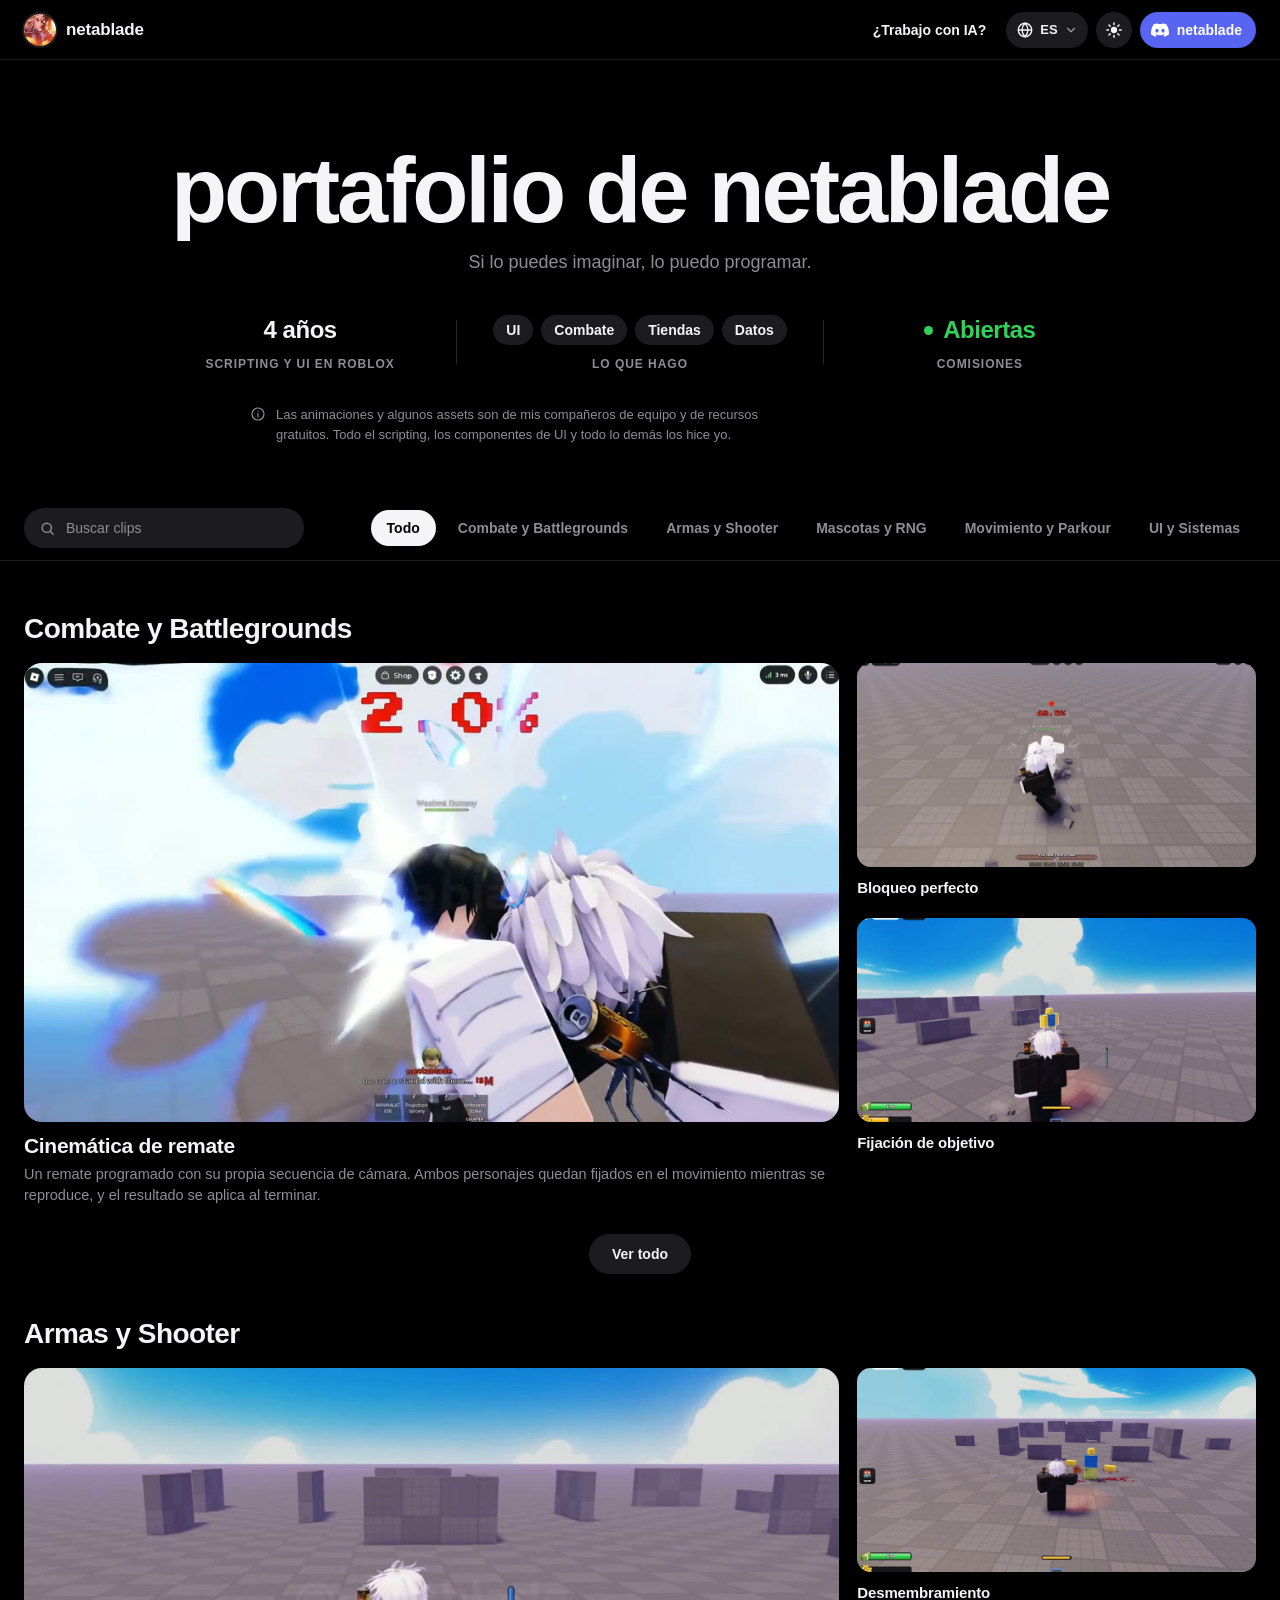
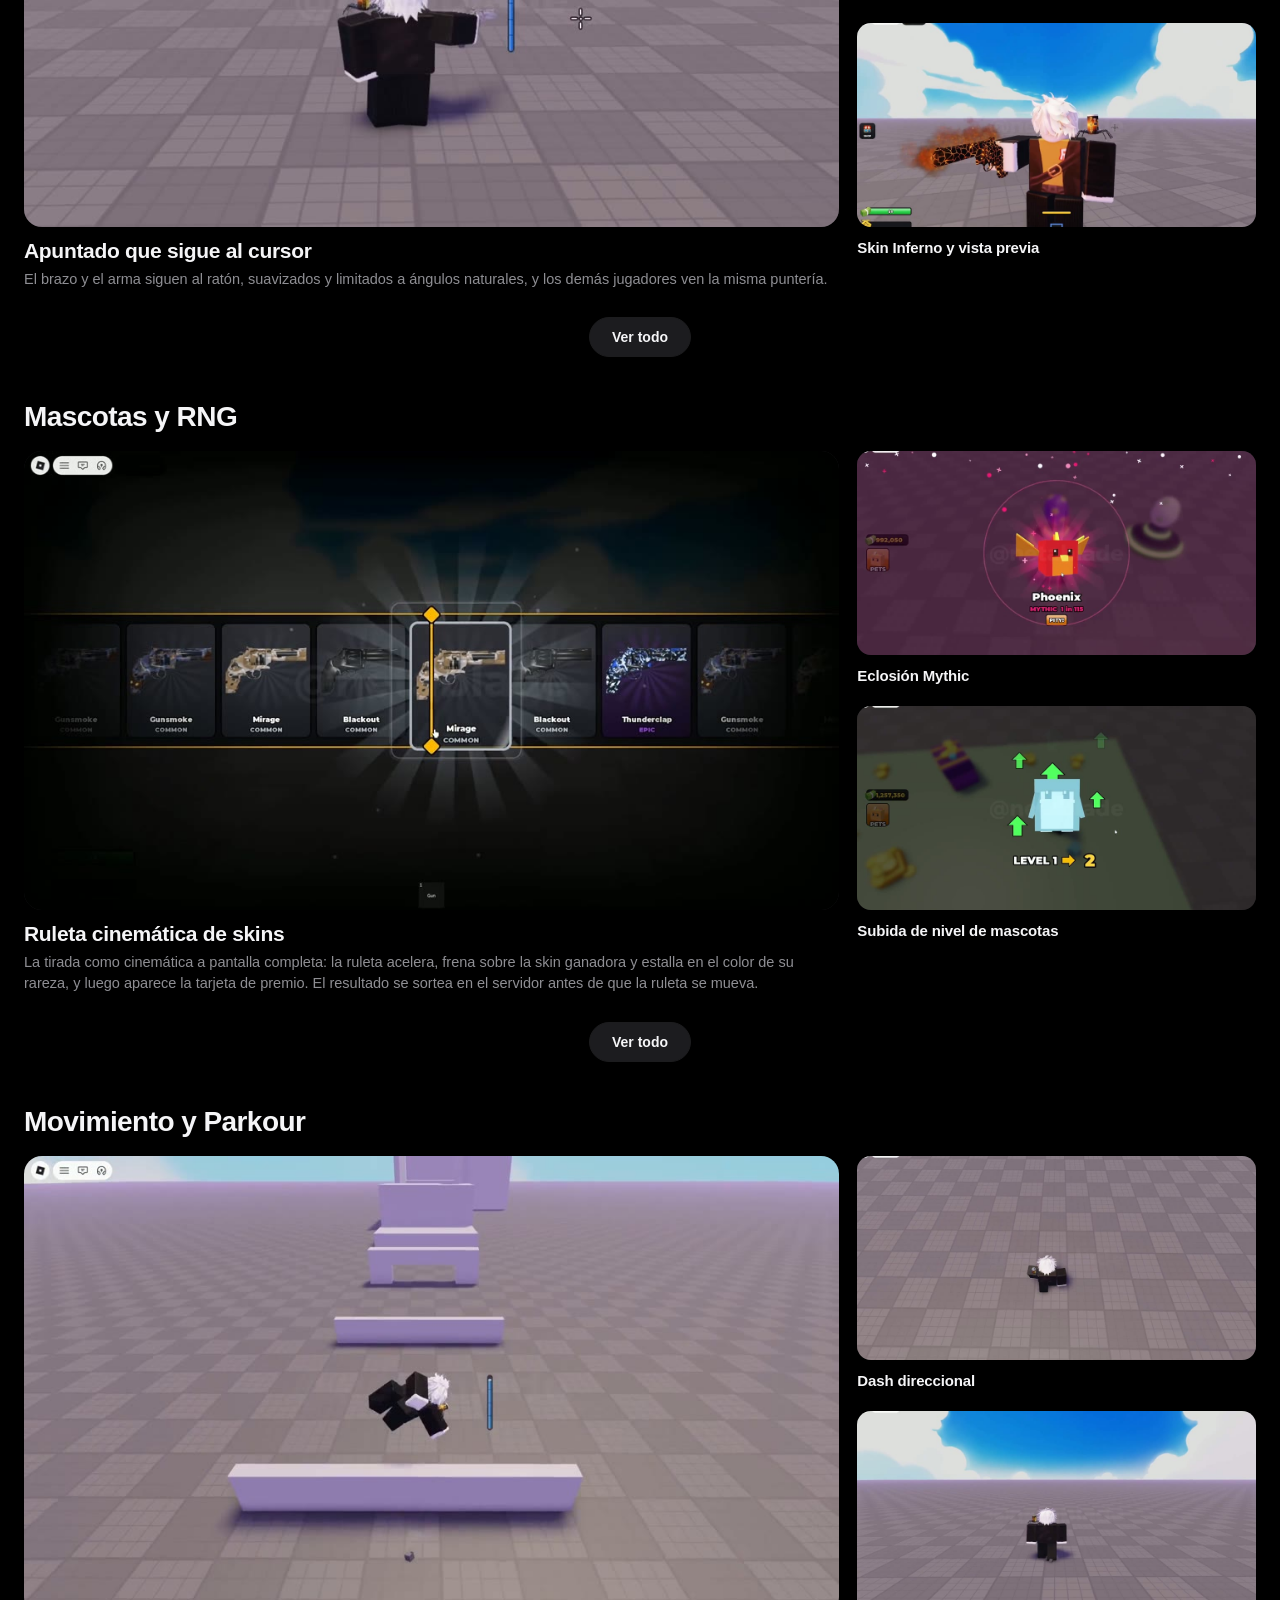
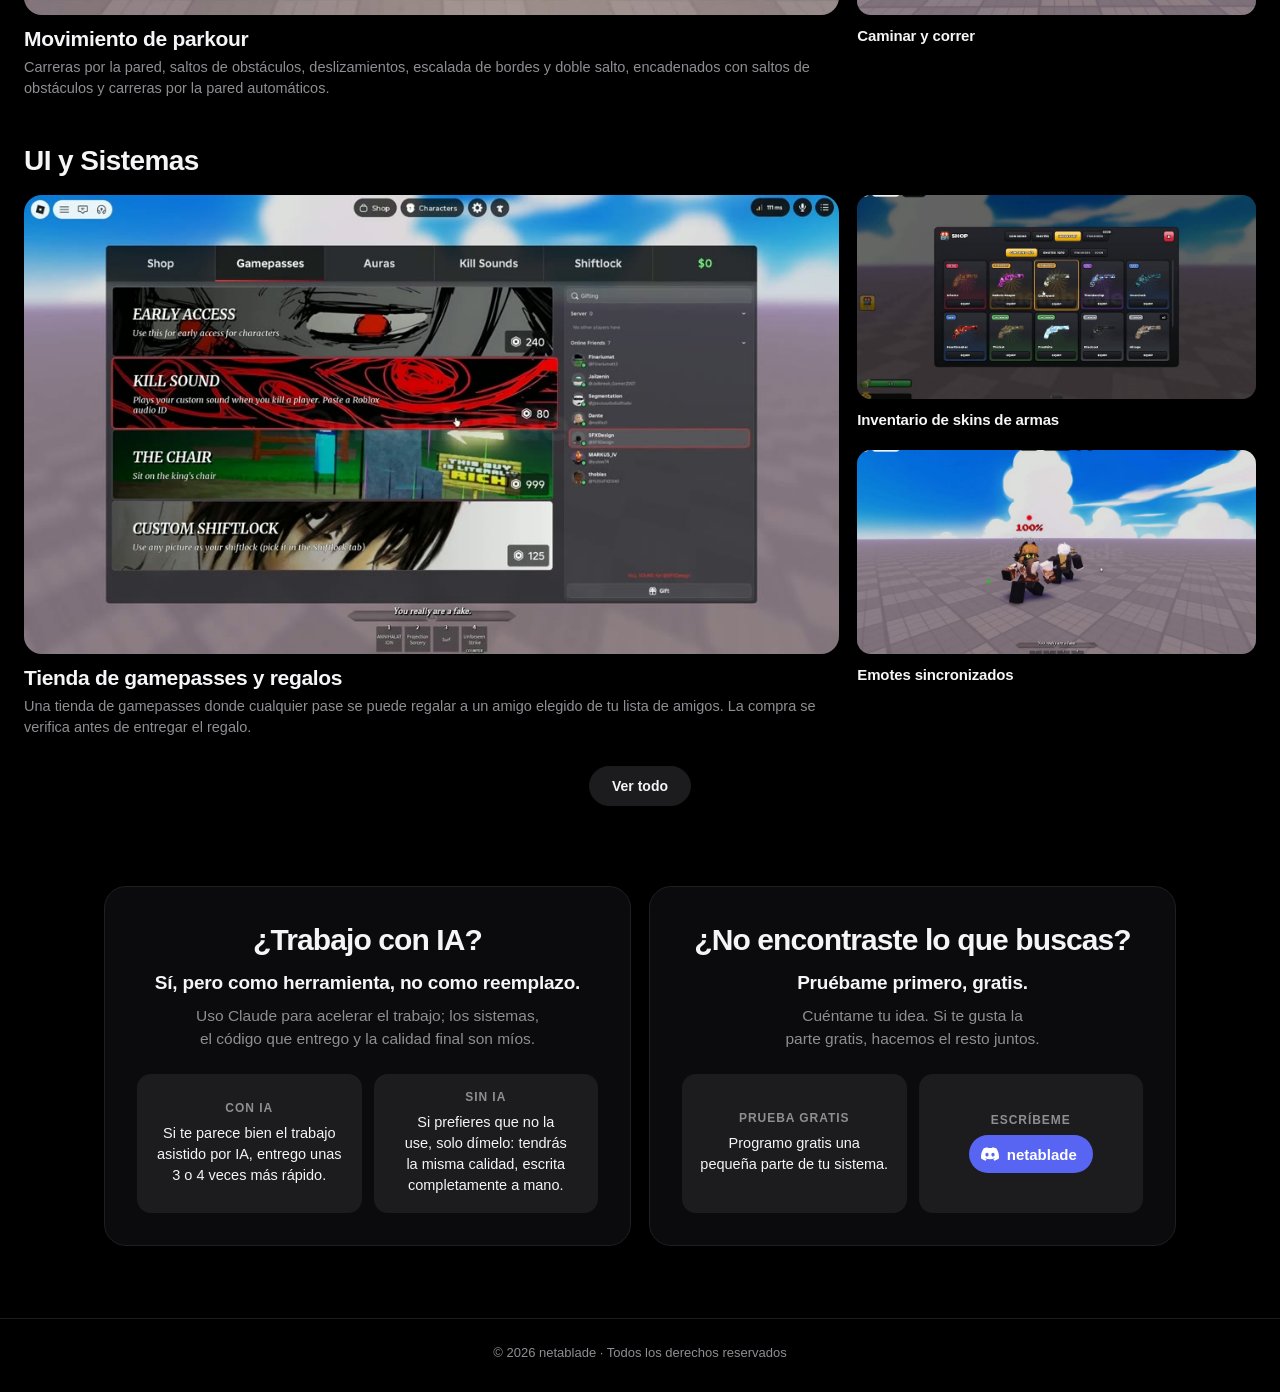
==== es/index.html @ b5a8b9a2 "Panel-free hero with three facts, AI + free trial cards side by side, featured rows line up exactly," ====
<!doctype html>
<html lang="es" data-theme="dark" data-root="../">
<head>
	<meta charset="utf-8">
	<meta name="viewport" content="width=device-width, initial-scale=1">
	<title>portafolio de netablade</title>
	<meta name="description" content="Scripting y UI en Roblox · 4 años de experiencia. UI, combate, tiendas y sistemas de datos.">
	<meta name="theme-color" content="#000000">
	<script>
		// (the theme is set before anything draws: dark unless the visitor picked light)
		try { if (localStorage.getItem("theme") === "light") document.documentElement.dataset.theme = "light"; } catch (e) {}
	</script>
	<link rel="icon" href="../favicon.ico" sizes="any">
	<link rel="icon" type="image/png" sizes="32x32" href="../img/icon-32.png">
	<link rel="icon" type="image/png" sizes="192x192" href="../img/icon-192.png">
	<link rel="apple-touch-icon" href="../img/apple-touch-icon.png">
	<link rel="alternate" hreflang="en" href="https://netablade.github.io/">
	<link rel="alternate" hreflang="tr" href="https://netablade.github.io/tr/">
	<link rel="alternate" hreflang="es" href="https://netablade.github.io/es/">
	<link rel="alternate" hreflang="pt" href="https://netablade.github.io/pt/">
	<link rel="alternate" hreflang="x-default" href="https://netablade.github.io/">
	<!-- the card a shared link shows (Discord, Twitter...): the reel as a GIF, so Discord plays it by itself, looping
	     (a video there would wait for a click). Made by ai-video/reel/make_reel.sh; keep it under 8 MB. -->
	<meta property="og:type" content="website">
	<meta property="og:site_name" content="netablade">
	<meta property="og:title" content="portafolio de netablade">
	<meta property="og:description" content="Scripting y UI en Roblox · 4 años de experiencia. UI, combate, tiendas y sistemas de datos. Comisiones abiertas.">
	<meta property="og:url" content="https://netablade.github.io/es/">
	<meta property="og:image" content="https://netablade.github.io/img/reel.gif">
	<meta property="og:image:type" content="image/gif">
	<meta property="og:image:width" content="500">
	<meta property="og:image:height" content="281">
	<meta name="twitter:card" content="summary_large_image">
	<meta name="twitter:image" content="https://netablade.github.io/img/reel.gif">
	<link rel="stylesheet" href="../style.css">
</head>
<body>
	<header class="topbar">
		<div class="inner">
			<a class="brand notranslate" href="#"><img class="avatar" src="../img/avatar.webp" alt="" width="32" height="32">netablade</a>
			<nav class="tools">
				<a class="nav-link" href="#ai">¿Trabajo con IA?</a>
				<div class="lang">
					<button class="icon-button lang-button" aria-label="Idioma" aria-haspopup="true"><svg viewBox="0 0 24 24" aria-hidden="true" fill="none" stroke="currentColor" stroke-width="1.8"><circle cx="12" cy="12" r="9"/><path d="M3 12h18M12 3c2.6 2.7 3.9 5.7 3.9 9s-1.3 6.3-3.9 9c-2.6-2.7-3.9-5.7-3.9-9S9.4 5.7 12 3z"/></svg><span class="lang-code notranslate">ES</span><svg class="chevron" viewBox="0 0 24 24" aria-hidden="true" fill="none" stroke="currentColor" stroke-width="2" stroke-linecap="round" stroke-linejoin="round"><path d="M6 9l6 6 6-6"/></svg></button>
					<ul class="lang-menu" role="menu"><li><button data-lang="en"><span class="notranslate">English</span></button></li><li><button data-lang="es" data-page="es/" class="current"><span class="notranslate">Español</span></button></li><li><button data-lang="pt" data-page="pt/"><span class="notranslate">Português</span></button></li><li><button data-lang="fr"><span class="notranslate">Français</span></button></li><li><button data-lang="de"><span class="notranslate">Deutsch</span></button></li><li><button data-lang="it"><span class="notranslate">Italiano</span></button></li><li><button data-lang="ru"><span class="notranslate">Русский</span></button></li><li><button data-lang="tr" data-page="tr/"><span class="notranslate">Türkçe</span></button></li><li><button data-lang="ar"><span class="notranslate">العربية</span></button></li><li><button data-lang="hi"><span class="notranslate">हिन्दी</span></button></li><li><button data-lang="id"><span class="notranslate">Bahasa Indonesia</span></button></li><li><button data-lang="ja"><span class="notranslate">日本語</span></button></li><li><button data-lang="ko"><span class="notranslate">한국어</span></button></li><li><button data-lang="zh-CN"><span class="notranslate">简体中文</span></button></li><li><button data-lang="zh-TW"><span class="notranslate">繁體中文</span></button></li><li><button data-lang="vi"><span class="notranslate">Tiếng Việt</span></button></li><li><button data-lang="th"><span class="notranslate">ไทย</span></button></li><li><button data-lang="pl"><span class="notranslate">Polski</span></button></li><li><button data-lang="nl"><span class="notranslate">Nederlands</span></button></li><li><button data-lang="uk"><span class="notranslate">Українська</span></button></li><li><button data-lang="tl"><span class="notranslate">Filipino</span></button></li><li><button data-lang="ms"><span class="notranslate">Bahasa Melayu</span></button></li><li><button data-lang="sv"><span class="notranslate">Svenska</span></button></li><li><button data-lang="ro"><span class="notranslate">Română</span></button></li><li><button data-lang="cs"><span class="notranslate">Čeština</span></button></li></ul>
				</div>
				<button class="icon-button theme-button" aria-label="Claro u oscuro"><svg class="sun" viewBox="0 0 24 24" aria-hidden="true"><circle cx="12" cy="12" r="4.2" fill="currentColor"/><g stroke="currentColor" stroke-width="2" stroke-linecap="round"><path d="M12 2.5v2.2M12 19.3v2.2M2.5 12h2.2M19.3 12h2.2M5.3 5.3l1.6 1.6M17.1 17.1l1.6 1.6M5.3 18.7l1.6-1.6M17.1 6.9l1.6-1.6"/></g></svg><svg class="moon" viewBox="0 0 24 24" aria-hidden="true"><path fill="currentColor" d="M20.4 14.6A8.6 8.6 0 0 1 9.4 3.6a.6.6 0 0 0-.8-.7A9.6 9.6 0 1 0 21.1 15.4a.6.6 0 0 0-.7-.8z"/></svg></button>
				<button class="discord small" data-copy="netablade" data-done="¡Copiado!" title="Copiar mi nombre de Discord"><svg viewBox="0 0 24 24" aria-hidden="true"><path fill="currentColor" d="M20.317 4.37a19.79 19.79 0 0 0-4.885-1.515.074.074 0 0 0-.079.037c-.211.375-.445.865-.608 1.25a18.27 18.27 0 0 0-5.487 0 12.64 12.64 0 0 0-.618-1.25.077.077 0 0 0-.079-.037A19.74 19.74 0 0 0 3.677 4.37a.07.07 0 0 0-.032.027C.533 9.046-.32 13.58.099 18.058a.082.082 0 0 0 .031.056 19.9 19.9 0 0 0 5.993 3.03.078.078 0 0 0 .084-.028c.462-.63.874-1.295 1.226-1.994a.076.076 0 0 0-.041-.106 13.1 13.1 0 0 1-1.872-.892.077.077 0 0 1-.008-.128c.126-.094.252-.192.372-.291a.074.074 0 0 1 .078-.01c3.928 1.793 8.18 1.793 12.062 0a.074.074 0 0 1 .078.009c.12.1.246.198.373.292a.077.077 0 0 1-.006.127 12.3 12.3 0 0 1-1.873.892.077.077 0 0 0-.041.107c.36.698.772 1.362 1.225 1.993a.076.076 0 0 0 .084.028 19.84 19.84 0 0 0 6.002-3.03.077.077 0 0 0 .032-.054c.5-5.177-.838-9.674-3.549-13.66a.061.061 0 0 0-.031-.03zM8.02 15.331c-1.183 0-2.157-1.085-2.157-2.419 0-1.333.956-2.419 2.157-2.419 1.21 0 2.176 1.096 2.157 2.42 0 1.333-.956 2.418-2.157 2.418zm7.975 0c-1.183 0-2.157-1.085-2.157-2.419 0-1.333.955-2.419 2.157-2.419 1.21 0 2.176 1.096 2.157 2.42 0 1.333-.946 2.418-2.157 2.418z"/></svg><span class="name notranslate">netablade</span></button>
			</nav>
		</div>
	</header>

	<div class="hero">
		<h1 class="reveal">portafolio de netablade</h1>
		<p class="tagline reveal">Si lo puedes imaginar, lo puedo programar.</p>
		<div class="facts reveal">
			<div class="fact"><span class="value">4 años</span><span class="label">Scripting y UI en Roblox</span></div>
			<span class="rule" aria-hidden="true"></span>
			<div class="fact chips"><span class="value"><span class="chip">UI</span><span class="chip">Combate</span><span class="chip">Tiendas</span><span class="chip">Datos</span></span><span class="label">Lo que hago</span></div>
			<span class="rule" aria-hidden="true"></span>
			<div class="fact"><span class="value open"><span class="dot"></span>Abiertas</span><span class="label">Comisiones</span></div>
		</div>
		<p class="profile-note reveal"><svg viewBox="0 0 24 24" aria-hidden="true" fill="none" stroke="currentColor" stroke-width="1.8" stroke-linecap="round"><circle cx="12" cy="12" r="9"/><path d="M12 11v5.5M12 7.6v.1"/></svg><span>Las animaciones y algunos assets son de mis compañeros de equipo y de recursos gratuitos. Todo el scripting, los componentes de UI y todo lo demás los hice yo.</span></p>
	</div>

	<div class="filters" id="work">
		<div class="inner">
			<label class="search"><svg viewBox="0 0 24 24" aria-hidden="true" fill="none" stroke="currentColor" stroke-width="2" stroke-linecap="round"><circle cx="11" cy="11" r="6.5"/><path d="M20 20l-4.2-4.2"/></svg><input type="search" placeholder="Buscar clips" aria-label="Buscar clips" autocomplete="off"></label>
			<div class="pills">
				<span class="glider" aria-hidden="true"></span>
					<button class="pill active" data-filter="all">Todo</button>
					<button class="pill" data-filter="combat">Combate y Battlegrounds</button>
					<button class="pill" data-filter="guns">Armas y Shooter</button>
					<button class="pill" data-filter="pets">Mascotas y RNG</button>
					<button class="pill" data-filter="movement">Movimiento y Parkour</button>
					<button class="pill" data-filter="ui">UI y Sistemas</button>
			</div>
		</div>
	</div>

	<main>
		<section id="combat" data-category="combat">
			<h2>Combate y Battlegrounds</h2>
			<div class="feature collapsed">
				<article class="clip big" id="finisher-cutscene" data-video="../videos/combat-and-battlegrounds/finisher-cutscene.mp4" data-search="cinematica de remate un remate programado con su propia secuencia de camara. ambos personajes quedan fijados en el movimiento mientras se reproduce, y el resultado se aplica al terminar. combate y battlegrounds finisher cutscene a scripted finisher with its own camera sequence. both characters are locked into the move while it plays, then the result is applied once it ends. combat &amp; battlegrounds">
					<div class="frame">
						<div class="media"><video muted loop playsinline disablepictureinpicture preload="none" poster="../videos/combat-and-battlegrounds/finisher-cutscene.jpg" data-src="../videos/combat-and-battlegrounds/finisher-cutscene-md.mp4"></video></div>
						<div class="about"><p>Un remate programado con su propia secuencia de cámara. Ambos personajes quedan fijados en el movimiento mientras se reproduce, y el resultado se aplica al terminar.</p></div>
					</div>
					<div class="text"><h3 class="title">Cinemática de remate</h3><p class="desc">Un remate programado con su propia secuencia de cámara. Ambos personajes quedan fijados en el movimiento mientras se reproduce, y el resultado se aplica al terminar.</p></div>
				</article>
				<article class="clip small" id="perfect-block" data-video="../videos/combat-and-battlegrounds/perfect-block.mp4" data-search="bloqueo perfecto bloquear justo antes de que llegue el golpe da un bloqueo perfecto: el atacante queda aturdido y el defensor obtiene una apertura libre. combate y battlegrounds perfect block blocking right before a hit lands gives a perfect block: the attacker is stunned and the defender gets a free opening. combat &amp; battlegrounds">
					<div class="frame">
						<div class="media"><video muted loop playsinline disablepictureinpicture preload="none" poster="../videos/combat-and-battlegrounds/perfect-block.jpg" data-src="../videos/combat-and-battlegrounds/perfect-block-md.mp4"></video></div>
						<div class="about"><p>Bloquear justo antes de que llegue el golpe da un bloqueo perfecto: el atacante queda aturdido y el defensor obtiene una apertura libre.</p></div>
					</div>
					<div class="text"><h3 class="title">Bloqueo perfecto</h3><p class="desc">Bloquear justo antes de que llegue el golpe da un bloqueo perfecto: el atacante queda aturdido y el defensor obtiene una apertura libre.</p></div>
				</article>
				<article class="clip small" id="lock-on-targeting" data-video="../videos/combat-and-battlegrounds/lock-on-system.mp4" data-search="fijacion de objetivo se fija en el objetivo mas cercano al centro de la pantalla. camara sobre el hombro en su propio paso de render, el personaje mira al objetivo solo, un resaltado visible a traves de las paredes lo marca, y se suelta al morir o al alejarse. combate y battlegrounds lock-on targeting locks onto the target closest to screen center. over-the-shoulder camera on its own render step, the character auto-faces the target, a see-through highlight marks it, and it releases on death or distance. combat &amp; battlegrounds">
					<div class="frame">
						<div class="media"><video muted loop playsinline disablepictureinpicture preload="none" poster="../videos/combat-and-battlegrounds/lock-on-system.jpg" data-src="../videos/combat-and-battlegrounds/lock-on-system-md.mp4"></video></div>
						<div class="about"><p>Se fija en el objetivo más cercano al centro de la pantalla. Cámara sobre el hombro en su propio paso de render, el personaje mira al objetivo solo, un resaltado visible a través de las paredes lo marca, y se suelta al morir o al alejarse.</p></div>
					</div>
					<div class="text"><h3 class="title">Fijación de objetivo</h3><p class="desc">Se fija en el objetivo más cercano al centro de la pantalla. Cámara sobre el hombro en su propio paso de render, el personaje mira al objetivo solo, un resaltado visible a través de las paredes lo marca, y se suelta al morir o al alejarse.</p></div>
				</article>
				<article class="clip small" id="ground-smash-skill" data-video="../videos/combat-and-battlegrounds/ground-smash-skill.mp4" data-search="habilidad de golpe al suelo una habilidad de varios golpes que termina en un impacto contra el suelo: deteccion de golpes por fase, empuje y un crater con escombros que se limpia solo despues del golpe. combate y battlegrounds ground smash skill a multi-hit skill ending in a ground slam: hit detection per phase, knockback, and a crater with debris that clears itself after the hit. combat &amp; battlegrounds">
					<div class="frame">
						<div class="media"><video muted loop playsinline disablepictureinpicture preload="none" poster="../videos/combat-and-battlegrounds/ground-smash-skill.jpg" data-src="../videos/combat-and-battlegrounds/ground-smash-skill-md.mp4"></video></div>
						<div class="about"><p>Una habilidad de varios golpes que termina en un impacto contra el suelo: detección de golpes por fase, empuje y un cráter con escombros que se limpia solo después del golpe.</p></div>
					</div>
					<div class="text"><h3 class="title">Habilidad de golpe al suelo</h3><p class="desc">Una habilidad de varios golpes que termina en un impacto contra el suelo: detección de golpes por fase, empuje y un cráter con escombros que se limpia solo después del golpe.</p></div>
				</article>
				<article class="clip small" id="m1-optimization-old-vs-new" data-video="../videos/combat-and-battlegrounds/m1-optimization-old-vs-new.mp4" data-search="optimizacion del m1: antes vs ahora izquierda: el golpe solo aparecia cuando volvia la copia del servidor, un ping entero despues del clic. derecha: la prediccion del lado del cliente lo inicia en el mismo frame del clic, y el servidor sigue decidiendo cada golpe. combate y battlegrounds m1 optimization: old vs new left: the swing only showed up once the server's copy came back, a full ping after the click. right: client-side prediction starts it on the same frame you click, while the server still decides every hit. combat &amp; battlegrounds">
					<div class="frame">
						<div class="media"><video muted loop playsinline disablepictureinpicture preload="none" poster="../videos/combat-and-battlegrounds/m1-optimization-old-vs-new.jpg" data-src="../videos/combat-and-battlegrounds/m1-optimization-old-vs-new-md.mp4"></video></div>
						<div class="about"><p>Izquierda: el golpe solo aparecía cuando volvía la copia del servidor, un ping entero después del clic. Derecha: la predicción del lado del cliente lo inicia en el mismo frame del clic, y el servidor sigue decidiendo cada golpe.</p></div>
					</div>
					<div class="text"><h3 class="title">Optimización del M1: antes vs ahora</h3><p class="desc">Izquierda: el golpe solo aparecía cuando volvía la copia del servidor, un ping entero después del clic. Derecha: la predicción del lado del cliente lo inicia en el mismo frame del clic, y el servidor sigue decidiendo cada golpe.</p></div>
				</article>
				<article class="clip small" id="grab-and-slam-skill" data-video="../videos/combat-and-battlegrounds/grab-slam-skill.mp4" data-search="habilidad de agarre y azote un agarre que sujeta al objetivo durante toda la animacion, luego lo azota y lo lanza, con vfx sincronizados con los keyframes de la animacion. combate y battlegrounds grab &amp; slam skill a grab that holds the target through the whole animation, then slams and launches them, with vfx timed to the animation's keyframes. combat &amp; battlegrounds">
					<div class="frame">
						<div class="media"><video muted loop playsinline disablepictureinpicture preload="none" poster="../videos/combat-and-battlegrounds/grab-slam-skill.jpg" data-src="../videos/combat-and-battlegrounds/grab-slam-skill-md.mp4"></video></div>
						<div class="about"><p>Un agarre que sujeta al objetivo durante toda la animación, luego lo azota y lo lanza, con VFX sincronizados con los keyframes de la animación.</p></div>
					</div>
					<div class="text"><h3 class="title">Habilidad de agarre y azote</h3><p class="desc">Un agarre que sujeta al objetivo durante toda la animación, luego lo azota y lo lanza, con VFX sincronizados con los keyframes de la animación.</p></div>
				</article>
				<article class="clip small" id="4-hit-m1-combo" data-video="../videos/combat-and-battlegrounds/m1-combo.mp4" data-search="combo m1 de 4 golpes un combo basico de 4 golpes con contador de combo, temporizador de reinicio y empuje en el ultimo golpe. la prediccion del lado del cliente inicia el golpe en el momento en que haces clic. combate y battlegrounds 4-hit m1 combo a 4-hit basic combo with a combo counter, reset timer and knockback on the last hit. client-side prediction starts the swing the moment you click. combat &amp; battlegrounds">
					<div class="frame">
						<div class="media"><video muted loop playsinline disablepictureinpicture preload="none" poster="../videos/combat-and-battlegrounds/m1-combo.jpg" data-src="../videos/combat-and-battlegrounds/m1-combo-md.mp4"></video></div>
						<div class="about"><p>Un combo básico de 4 golpes con contador de combo, temporizador de reinicio y empuje en el último golpe. La predicción del lado del cliente inicia el golpe en el momento en que haces clic.</p></div>
					</div>
					<div class="text"><h3 class="title">Combo M1 de 4 golpes</h3><p class="desc">Un combo básico de 4 golpes con contador de combo, temporizador de reinicio y empuje en el último golpe. La predicción del lado del cliente inicia el golpe en el momento en que haces clic.</p></div>
				</article>
				<article class="clip small" id="counter" data-video="../videos/combat-and-battlegrounds/counter.mp4" data-search="contraataque una postura de contraataque: si te golpean dentro de su ventana, cancela el movimiento del atacante y responde con su propia animacion. combate y battlegrounds counter a counter stance: getting hit inside its window cancels the attacker's move and hits back with its own animation. combat &amp; battlegrounds">
					<div class="frame">
						<div class="media"><video muted loop playsinline disablepictureinpicture preload="none" poster="../videos/combat-and-battlegrounds/counter.jpg" data-src="../videos/combat-and-battlegrounds/counter-md.mp4"></video></div>
						<div class="about"><p>Una postura de contraataque: si te golpean dentro de su ventana, cancela el movimiento del atacante y responde con su propia animación.</p></div>
					</div>
					<div class="text"><h3 class="title">Contraataque</h3><p class="desc">Una postura de contraataque: si te golpean dentro de su ventana, cancela el movimiento del atacante y responde con su propia animación.</p></div>
				</article>
				<article class="clip small" id="awakening-transformation" data-video="../videos/combat-and-battlegrounds/awakening-animation.mp4" data-search="transformacion de despertar la secuencia de despertar: una transformacion a pantalla completa con trabajo de camara, efectos y un set de movimientos potenciado despues. combate y battlegrounds awakening transformation the awakening sequence: a full-screen transformation with camera work, effects and a powered-up moveset afterwards. combat &amp; battlegrounds">
					<div class="frame">
						<div class="media"><video muted loop playsinline disablepictureinpicture preload="none" poster="../videos/combat-and-battlegrounds/awakening-animation.jpg" data-src="../videos/combat-and-battlegrounds/awakening-animation-md.mp4"></video></div>
						<div class="about"><p>La secuencia de despertar: una transformación a pantalla completa con trabajo de cámara, efectos y un set de movimientos potenciado después.</p></div>
					</div>
					<div class="text"><h3 class="title">Transformación de despertar</h3><p class="desc">La secuencia de despertar: una transformación a pantalla completa con trabajo de cámara, efectos y un set de movimientos potenciado después.</p></div>
				</article>
				<article class="clip small" id="combat-dashes" data-video="../videos/combat-and-battlegrounds/dashes.mp4" data-search="dashes de combate dashes direccionales con sus propias animaciones, estelas y tiempos de recarga, usables en mitad de un combo. combate y battlegrounds combat dashes directional dashes with their own animations, trails and cooldowns, usable mid-combo. combat &amp; battlegrounds">
					<div class="frame">
						<div class="media"><video muted loop playsinline disablepictureinpicture preload="none" poster="../videos/combat-and-battlegrounds/dashes.jpg" data-src="../videos/combat-and-battlegrounds/dashes-md.mp4"></video></div>
						<div class="about"><p>Dashes direccionales con sus propias animaciones, estelas y tiempos de recarga, usables en mitad de un combo.</p></div>
					</div>
					<div class="text"><h3 class="title">Dashes de combate</h3><p class="desc">Dashes direccionales con sus propias animaciones, estelas y tiempos de recarga, usables en mitad de un combo.</p></div>
				</article>
				<article class="clip small" id="front-dash-finisher" data-video="../videos/combat-and-battlegrounds/front-dash-finisher.mp4" data-search="remate con dash frontal un dash hacia adelante que se convierte en un golpe final cuando conecta, encadenado directamente desde el combo. combate y battlegrounds front dash finisher a forward dash that turns into a finishing strike when it connects, chaining straight out of the combo. combat &amp; battlegrounds">
					<div class="frame">
						<div class="media"><video muted loop playsinline disablepictureinpicture preload="none" poster="../videos/combat-and-battlegrounds/front-dash-finisher.jpg" data-src="../videos/combat-and-battlegrounds/front-dash-finisher-md.mp4"></video></div>
						<div class="about"><p>Un dash hacia adelante que se convierte en un golpe final cuando conecta, encadenado directamente desde el combo.</p></div>
					</div>
					<div class="text"><h3 class="title">Remate con dash frontal</h3><p class="desc">Un dash hacia adelante que se convierte en un golpe final cuando conecta, encadenado directamente desde el combo.</p></div>
				</article>
			</div>
			<button class="more" data-more="Ver todo" data-less="Ver menos">Ver todo</button>
		</section>

		<section id="guns" data-category="guns">
			<h2>Armas y Shooter</h2>
			<div class="feature collapsed">
				<article class="clip big" id="cursor-follow-aiming" data-video="../videos/guns-and-shooter/cursor-follow-aim.mp4" data-search="apuntado que sigue al cursor el brazo y el arma siguen al raton, suavizados y limitados a angulos naturales, y los demas jugadores ven la misma punteria. armas y shooter cursor-follow aiming the arm and the gun follow the mouse, smoothed and limited to natural angles, and other players see the same aim. guns &amp; shooter">
					<div class="frame">
						<div class="media"><video muted loop playsinline disablepictureinpicture preload="none" poster="../videos/guns-and-shooter/cursor-follow-aim.jpg" data-src="../videos/guns-and-shooter/cursor-follow-aim-md.mp4"></video></div>
						<div class="about"><p>El brazo y el arma siguen al ratón, suavizados y limitados a ángulos naturales, y los demás jugadores ven la misma puntería.</p></div>
					</div>
					<div class="text"><h3 class="title">Apuntado que sigue al cursor</h3><p class="desc">El brazo y el arma siguen al ratón, suavizados y limitados a ángulos naturales, y los demás jugadores ven la misma puntería.</p></div>
				</article>
				<article class="clip small" id="limb-dismemberment" data-video="../videos/guns-and-shooter/dummy-limb-shots.mp4" data-search="desmembramiento cada impacto comprueba que parte del cuerpo recibio el disparo: un brazo o una pierna se desprende y sale volando con el impulso de la bala, un disparo en la muneca sangra y un tiro a la cabeza mata. la fisica la controla quien dispara, asi que reacciona al instante. armas y shooter limb dismemberment each hit checks which body part was hit: an upper arm or a leg comes off and flies with the bullet's momentum, a wrist hit bleeds, and a headshot kills. physics is owned by the shooter, so it reacts instantly. guns &amp; shooter">
					<div class="frame">
						<div class="media"><video muted loop playsinline disablepictureinpicture preload="none" poster="../videos/guns-and-shooter/dummy-limb-shots.jpg" data-src="../videos/guns-and-shooter/dummy-limb-shots-md.mp4"></video></div>
						<div class="about"><p>Cada impacto comprueba qué parte del cuerpo recibió el disparo: un brazo o una pierna se desprende y sale volando con el impulso de la bala, un disparo en la muñeca sangra y un tiro a la cabeza mata. La física la controla quien dispara, así que reacciona al instante.</p></div>
					</div>
					<div class="text"><h3 class="title">Desmembramiento</h3><p class="desc">Cada impacto comprueba qué parte del cuerpo recibió el disparo: un brazo o una pierna se desprende y sale volando con el impulso de la bala, un disparo en la muñeca sangra y un tiro a la cabeza mata. La física la controla quien dispara, así que reacciona al instante.</p></div>
				</article>
				<article class="clip small" id="inferno-skin-and-preview" data-video="../videos/guns-and-shooter/inferno-gun-skin-preview.mp4" data-search="skin inferno y vista previa una skin de arma con sus propias texturas y efectos de fuego, y una vista previa en el inventario antes de equiparla. armas y shooter inferno skin &amp; preview a gun skin with its own textures and fire effects, and a preview of it in the inventory before you equip it. guns &amp; shooter">
					<div class="frame">
						<div class="media"><video muted loop playsinline disablepictureinpicture preload="none" poster="../videos/guns-and-shooter/inferno-gun-skin-preview.jpg" data-src="../videos/guns-and-shooter/inferno-gun-skin-preview-md.mp4"></video></div>
						<div class="about"><p>Una skin de arma con sus propias texturas y efectos de fuego, y una vista previa en el inventario antes de equiparla.</p></div>
					</div>
					<div class="text"><h3 class="title">Skin Inferno y vista previa</h3><p class="desc">Una skin de arma con sus propias texturas y efectos de fuego, y una vista previa en el inventario antes de equiparla.</p></div>
				</article>
				<article class="clip small" id="run-and-gun" data-video="../videos/guns-and-shooter/running-and-shooting.mp4" data-search="correr y disparar disparar mientras corres: la punteria, el retroceso y el balanceo de brazos siguen funcionando en movimiento, y cada disparo se valida en el servidor. armas y shooter run &amp; gun shooting while sprinting: the aim, recoil and arm sway keep working on the move, and every shot is checked on the server. guns &amp; shooter">
					<div class="frame">
						<div class="media"><video muted loop playsinline disablepictureinpicture preload="none" poster="../videos/guns-and-shooter/running-and-shooting.jpg" data-src="../videos/guns-and-shooter/running-and-shooting-md.mp4"></video></div>
						<div class="about"><p>Disparar mientras corres: la puntería, el retroceso y el balanceo de brazos siguen funcionando en movimiento, y cada disparo se valida en el servidor.</p></div>
					</div>
					<div class="text"><h3 class="title">Correr y disparar</h3><p class="desc">Disparar mientras corres: la puntería, el retroceso y el balanceo de brazos siguen funcionando en movimiento, y cada disparo se valida en el servidor.</p></div>
				</article>
				<article class="clip small" id="ragdoll-and-blood-impacts" data-video="../videos/guns-and-shooter/dummy-shoot-preview.mp4" data-search="ragdoll e impactos de sangre reacciones a los disparos en un maniqui con ragdoll: gotas de sangre que vuelan en arcos reales y salpican el suelo, manchas de heridas en el cuerpo y luego un respawn. armas y shooter ragdoll &amp; blood impacts hit reactions on a ragdoll dummy: blood drops that fly in real arcs and splat on the ground, wound stains on the body, then a respawn. guns &amp; shooter">
					<div class="frame">
						<div class="media"><video muted loop playsinline disablepictureinpicture preload="none" poster="../videos/guns-and-shooter/dummy-shoot-preview.jpg" data-src="../videos/guns-and-shooter/dummy-shoot-preview-md.mp4"></video></div>
						<div class="about"><p>Reacciones a los disparos en un maniquí con ragdoll: gotas de sangre que vuelan en arcos reales y salpican el suelo, manchas de heridas en el cuerpo y luego un respawn.</p></div>
					</div>
					<div class="text"><h3 class="title">Ragdoll e impactos de sangre</h3><p class="desc">Reacciones a los disparos en un maniquí con ragdoll: gotas de sangre que vuelan en arcos reales y salpican el suelo, manchas de heridas en el cuerpo y luego un respawn.</p></div>
				</article>
			</div>
			<button class="more" data-more="Ver todo" data-less="Ver menos">Ver todo</button>
		</section>

		<section id="pets" data-category="pets">
			<h2>Mascotas y RNG</h2>
			<div class="feature collapsed">
				<article class="clip big" id="cinematic-gun-skin-spin" data-video="../videos/pets-and-rng/cinematic-gun-skin-spin.mp4" data-search="ruleta cinematica de skins la tirada como cinematica a pantalla completa: la ruleta acelera, frena sobre la skin ganadora y estalla en el color de su rareza, y luego aparece la tarjeta de premio. el resultado se sortea en el servidor antes de que la ruleta se mueva. mascotas y rng cinematic gun skin spin the spin as a full-screen cinematic: the reel speeds up, slows down onto the winning skin and bursts in its rarity color, then the reward card shows. the result is rolled on the server before the reel moves. pets &amp; rng">
					<div class="frame">
						<div class="media"><video muted loop playsinline disablepictureinpicture preload="none" poster="../videos/pets-and-rng/cinematic-gun-skin-spin.jpg" data-src="../videos/pets-and-rng/cinematic-gun-skin-spin-md.mp4"></video></div>
						<div class="about"><p>La tirada como cinemática a pantalla completa: la ruleta acelera, frena sobre la skin ganadora y estalla en el color de su rareza, y luego aparece la tarjeta de premio. El resultado se sortea en el servidor antes de que la ruleta se mueva.</p></div>
					</div>
					<div class="text"><h3 class="title">Ruleta cinemática de skins</h3><p class="desc">La tirada como cinemática a pantalla completa: la ruleta acelera, frena sobre la skin ganadora y estalla en el color de su rareza, y luego aparece la tarjeta de premio. El resultado se sortea en el servidor antes de que la ruleta se mueva.</p></div>
				</article>
				<article class="clip small" id="mythic-hatch" data-video="../videos/pets-and-rng/mythic-hatch.mp4" data-search="eclosion mythic el nivel mas raro: una carga mas larga, un tinte en la pantalla, rayos, destellos y un temblor de pantalla. las probabilidades salen de pesos con suerte y un contador de pity. mascotas y rng mythic hatch the rarest tier: a longer charge-up, a screen tint, rays, sparkles and a screen shake. the odds come from weighted chances with luck and a pity counter. pets &amp; rng">
					<div class="frame">
						<div class="media"><video muted loop playsinline disablepictureinpicture preload="none" poster="../videos/pets-and-rng/mythic-hatch.jpg" data-src="../videos/pets-and-rng/mythic-hatch-md.mp4"></video></div>
						<div class="about"><p>El nivel más raro: una carga más larga, un tinte en la pantalla, rayos, destellos y un temblor de pantalla. Las probabilidades salen de pesos con suerte y un contador de pity.</p></div>
					</div>
					<div class="text"><h3 class="title">Eclosión Mythic</h3><p class="desc">El nivel más raro: una carga más larga, un tinte en la pantalla, rayos, destellos y un temblor de pantalla. Las probabilidades salen de pesos con suerte y un contador de pity.</p></div>
				</article>
				<article class="clip small" id="pet-level-up" data-video="../videos/pets-and-rng/pet-level-up.mp4" data-search="subida de nivel de mascotas las mascotas ganan xp con cada golpe y suben de nivel, y cada nivel aumenta su poder. una cinematica corta muestra la mascota y su nuevo nivel. mascotas y rng pet level up pets earn xp for every hit and level up, each level adding to their power. a short cutscene shows the pet and its new level. pets &amp; rng">
					<div class="frame">
						<div class="media"><video muted loop playsinline disablepictureinpicture preload="none" poster="../videos/pets-and-rng/pet-level-up.jpg" data-src="../videos/pets-and-rng/pet-level-up-md.mp4"></video></div>
						<div class="about"><p>Las mascotas ganan XP con cada golpe y suben de nivel, y cada nivel aumenta su poder. Una cinemática corta muestra la mascota y su nuevo nivel.</p></div>
					</div>
					<div class="text"><h3 class="title">Subida de nivel de mascotas</h3><p class="desc">Las mascotas ganan XP con cada golpe y suben de nivel, y cada nivel aumenta su poder. Una cinemática corta muestra la mascota y su nuevo nivel.</p></div>
				</article>
				<article class="clip small" id="click-to-crack-egg-hatching" data-video="../videos/pets-and-rng/egg-hatching.mp4" data-search="eclosion de huevos con clics cada clic agrieta el huevo en un lugar nuevo y la luz de su rareza se filtra por las grietas. las mascotas comunes salen rapido; legendary y mythic piden mas clics, se cargan y estallan. el servidor elige la mascota. mascotas y rng click-to-crack egg hatching every click cracks the egg somewhere new and its rarity's light leaks through the cracks. common pets open fast; legendary and mythic take more clicks, charge up and burst. the server rolls the pet. pets &amp; rng">
					<div class="frame">
						<div class="media"><video muted loop playsinline disablepictureinpicture preload="none" poster="../videos/pets-and-rng/egg-hatching.jpg" data-src="../videos/pets-and-rng/egg-hatching-md.mp4"></video></div>
						<div class="about"><p>Cada clic agrieta el huevo en un lugar nuevo y la luz de su rareza se filtra por las grietas. Las mascotas comunes salen rápido; Legendary y Mythic piden más clics, se cargan y estallan. El servidor elige la mascota.</p></div>
					</div>
					<div class="text"><h3 class="title">Eclosión de huevos con clics</h3><p class="desc">Cada clic agrieta el huevo en un lugar nuevo y la luz de su rareza se filtra por las grietas. Las mascotas comunes salen rápido; Legendary y Mythic piden más clics, se cargan y estallan. El servidor elige la mascota.</p></div>
				</article>
				<article class="clip small" id="pets-breaking-coins" data-video="../videos/pets-and-rng/pets-breaking-coins.mp4" data-search="mascotas rompiendo monedas haz clic en un monton de monedas y tus mascotas corren a atacarlo. cada golpe lo aplica el servidor con el poder de la mascota, se muestra como numero de dano y las monedas se reparten segun el dano hecho. mascotas y rng pets breaking coins click a coin pile and your pets run over and attack it. each hit is dealt by the server with the pet's power, shown as a damage number, and coins are split by damage dealt. pets &amp; rng">
					<div class="frame">
						<div class="media"><video muted loop playsinline disablepictureinpicture preload="none" poster="../videos/pets-and-rng/pets-breaking-coins.jpg" data-src="../videos/pets-and-rng/pets-breaking-coins-md.mp4"></video></div>
						<div class="about"><p>Haz clic en un montón de monedas y tus mascotas corren a atacarlo. Cada golpe lo aplica el servidor con el poder de la mascota, se muestra como número de daño y las monedas se reparten según el daño hecho.</p></div>
					</div>
					<div class="text"><h3 class="title">Mascotas rompiendo monedas</h3><p class="desc">Haz clic en un montón de monedas y tus mascotas corren a atacarlo. Cada golpe lo aplica el servidor con el poder de la mascota, se muestra como número de daño y las monedas se reparten según el daño hecho.</p></div>
				</article>
				<article class="clip small" id="rainbow-mutation" data-video="../videos/pets-and-rng/rainbow-mutation.mp4" data-search="mutacion rainbow las mutaciones se sortean aparte de la mascota (gold, diamond, rainbow) y multiplican su poder. las mascotas rainbow van cambiando de color. mascotas y rng rainbow mutation mutations roll separately from the pet (gold, diamond, rainbow) and multiply its power. rainbow pets cycle their colors. pets &amp; rng">
					<div class="frame">
						<div class="media"><video muted loop playsinline disablepictureinpicture preload="none" poster="../videos/pets-and-rng/rainbow-mutation.jpg" data-src="../videos/pets-and-rng/rainbow-mutation-md.mp4"></video></div>
						<div class="about"><p>Las mutaciones se sortean aparte de la mascota (Gold, Diamond, Rainbow) y multiplican su poder. Las mascotas Rainbow van cambiando de color.</p></div>
					</div>
					<div class="text"><h3 class="title">Mutación Rainbow</h3><p class="desc">Las mutaciones se sortean aparte de la mascota (Gold, Diamond, Rainbow) y multiplican su poder. Las mascotas Rainbow van cambiando de color.</p></div>
				</article>
				<article class="clip small" id="cinematic-emote-spin" data-video="../videos/pets-and-rng/cinematic-emote-spin.mp4" data-search="ruleta cinematica de emotes la misma ruleta cinematica para emotes, cada casilla con la pose del emote, terminando en el emote ganado con su estallido de rareza y su tarjeta de premio. mascotas y rng cinematic emote spin the same cinematic reel for emotes, every slot showing the emote's pose, ending on the won emote with its rarity burst and reward card. pets &amp; rng">
					<div class="frame">
						<div class="media"><video muted loop playsinline disablepictureinpicture preload="none" poster="../videos/pets-and-rng/cinematic-emote-spin.jpg" data-src="../videos/pets-and-rng/cinematic-emote-spin-md.mp4"></video></div>
						<div class="about"><p>La misma ruleta cinemática para emotes, cada casilla con la pose del emote, terminando en el emote ganado con su estallido de rareza y su tarjeta de premio.</p></div>
					</div>
					<div class="text"><h3 class="title">Ruleta cinemática de emotes</h3><p class="desc">La misma ruleta cinemática para emotes, cada casilla con la pose del emote, terminando en el emote ganado con su estallido de rareza y su tarjeta de premio.</p></div>
				</article>
				<article class="clip small" id="pet-inventory-and-following" data-video="../videos/pets-and-rng/pet-inventory-following.mp4" data-search="inventario y mascotas que te siguen un inventario agrupado con equipar lo mejor. las mascotas equipadas te siguen en todos los clientes: las que caminan saltan detras de ti y las voladoras flotan, ajustadas al suelo que tienen debajo. mascotas y rng pet inventory &amp; following a stacked inventory with equip best. equipped pets follow you on every client: walkers hop behind you and flyers hover, snapped to the ground below them. pets &amp; rng">
					<div class="frame">
						<div class="media"><video muted loop playsinline disablepictureinpicture preload="none" poster="../videos/pets-and-rng/pet-inventory-following.jpg" data-src="../videos/pets-and-rng/pet-inventory-following-md.mp4"></video></div>
						<div class="about"><p>Un inventario agrupado con Equipar lo mejor. Las mascotas equipadas te siguen en todos los clientes: las que caminan saltan detrás de ti y las voladoras flotan, ajustadas al suelo que tienen debajo.</p></div>
					</div>
					<div class="text"><h3 class="title">Inventario y mascotas que te siguen</h3><p class="desc">Un inventario agrupado con Equipar lo mejor. Las mascotas equipadas te siguen en todos los clientes: las que caminan saltan detrás de ti y las voladoras flotan, ajustadas al suelo que tienen debajo.</p></div>
				</article>
				<article class="clip small" id="auto-hatch" data-video="../videos/pets-and-rng/auto-hatch.mp4" data-search="eclosion automatica abre huevos solo, de tres en tres si te alcanza, y se detiene cuando te alejas o te quedas sin monedas. mascotas y rng auto hatch opens eggs on its own, three at a time when you can afford it, and stops when you walk away or run out of coins. pets &amp; rng">
					<div class="frame">
						<div class="media"><video muted loop playsinline disablepictureinpicture preload="none" poster="../videos/pets-and-rng/auto-hatch.jpg" data-src="../videos/pets-and-rng/auto-hatch-md.mp4"></video></div>
						<div class="about"><p>Abre huevos solo, de tres en tres si te alcanza, y se detiene cuando te alejas o te quedas sin monedas.</p></div>
					</div>
					<div class="text"><h3 class="title">Eclosión automática</h3><p class="desc">Abre huevos solo, de tres en tres si te alcanza, y se detiene cuando te alejas o te quedas sin monedas.</p></div>
				</article>
				<article class="clip small" id="gun-skin-spin" data-video="../videos/pets-and-rng/spin-system-ui.mp4" data-search="ruleta de skins de armas la tienda de tiradas de skins de armas: rarezas con pesos, paquetes de 1 a 50 tiradas y una lista de posibles premios con la probabilidad de cada skin. mascotas y rng gun skin spin the gun skin spin shop: weighted rarities, 1 to 50 spin packs and a possible-rewards list showing every skin's odds. pets &amp; rng">
					<div class="frame">
						<div class="media"><video muted loop playsinline disablepictureinpicture preload="none" poster="../videos/pets-and-rng/spin-system-ui.jpg" data-src="../videos/pets-and-rng/spin-system-ui-md.mp4"></video></div>
						<div class="about"><p>La tienda de tiradas de skins de armas: rarezas con pesos, paquetes de 1 a 50 tiradas y una lista de posibles premios con la probabilidad de cada skin.</p></div>
					</div>
					<div class="text"><h3 class="title">Ruleta de skins de armas</h3><p class="desc">La tienda de tiradas de skins de armas: rarezas con pesos, paquetes de 1 a 50 tiradas y una lista de posibles premios con la probabilidad de cada skin.</p></div>
				</article>
				<article class="clip small" id="emote-spin" data-video="../videos/pets-and-rng/emote-spin-system-ui.mp4" data-search="ruleta de emotes la tienda de tiradas de emotes con paquetes de tiradas, la lista de posibles premios y vistas previas animadas de cada emote en la ruleta. mascotas y rng emote spin the emote spin shop with spin packs, the possible-rewards list and animated previews of each emote on the reel. pets &amp; rng">
					<div class="frame">
						<div class="media"><video muted loop playsinline disablepictureinpicture preload="none" poster="../videos/pets-and-rng/emote-spin-system-ui.jpg" data-src="../videos/pets-and-rng/emote-spin-system-ui-md.mp4"></video></div>
						<div class="about"><p>La tienda de tiradas de emotes con paquetes de tiradas, la lista de posibles premios y vistas previas animadas de cada emote en la ruleta.</p></div>
					</div>
					<div class="text"><h3 class="title">Ruleta de emotes</h3><p class="desc">La tienda de tiradas de emotes con paquetes de tiradas, la lista de posibles premios y vistas previas animadas de cada emote en la ruleta.</p></div>
				</article>
			</div>
			<button class="more" data-more="Ver todo" data-less="Ver menos">Ver todo</button>
		</section>

		<section id="movement" data-category="movement">
			<h2>Movimiento y Parkour</h2>
			<div class="feature collapsed">
				<article class="clip big" id="parkour-movement" data-video="../videos/movement-and-parkour/parkour.mp4" data-search="movimiento de parkour carreras por la pared, saltos de obstaculos, deslizamientos, escalada de bordes y doble salto, encadenados con saltos de obstaculos y carreras por la pared automaticos. movimiento y parkour parkour movement wall runs, vaults, slides, ledge climbs and double jumps, chained together with automatic vaulting and wall running. movement &amp; parkour">
					<div class="frame">
						<div class="media"><video muted loop playsinline disablepictureinpicture preload="none" poster="../videos/movement-and-parkour/parkour.jpg" data-src="../videos/movement-and-parkour/parkour-md.mp4"></video></div>
						<div class="about"><p>Carreras por la pared, saltos de obstáculos, deslizamientos, escalada de bordes y doble salto, encadenados con saltos de obstáculos y carreras por la pared automáticos.</p></div>
					</div>
					<div class="text"><h3 class="title">Movimiento de parkour</h3><p class="desc">Carreras por la pared, saltos de obstáculos, deslizamientos, escalada de bordes y doble salto, encadenados con saltos de obstáculos y carreras por la pared automáticos.</p></div>
				</article>
				<article class="clip small" id="directional-dash" data-video="../videos/movement-and-parkour/basic-dash.mp4" data-search="dash direccional dashes hacia adelante, atras y a los lados con sus propias animaciones, una estela en los laterales y un sonido que oyen todos los que estan cerca. movimiento y parkour directional dash front, back and side dashes with their own animations, a trail on side dashes, and a sound everyone in range hears. movement &amp; parkour">
					<div class="frame">
						<div class="media"><video muted loop playsinline disablepictureinpicture preload="none" poster="../videos/movement-and-parkour/basic-dash.jpg" data-src="../videos/movement-and-parkour/basic-dash-md.mp4"></video></div>
						<div class="about"><p>Dashes hacia adelante, atrás y a los lados con sus propias animaciones, una estela en los laterales y un sonido que oyen todos los que están cerca.</p></div>
					</div>
					<div class="text"><h3 class="title">Dash direccional</h3><p class="desc">Dashes hacia adelante, atrás y a los lados con sus propias animaciones, una estela en los laterales y un sonido que oyen todos los que están cerca.</p></div>
				</article>
				<article class="clip small" id="walk-and-sprint" data-video="../videos/movement-and-parkour/walk-run.mp4" data-search="caminar y correr caminar y esprintar con barra de estamina, animaciones de carrera y un movimiento de camara que sigue tu velocidad. movimiento y parkour walk &amp; sprint walking and sprinting with a stamina bar, run animations and camera motion that follows your speed. movement &amp; parkour">
					<div class="frame">
						<div class="media"><video muted loop playsinline disablepictureinpicture preload="none" poster="../videos/movement-and-parkour/walk-run.jpg" data-src="../videos/movement-and-parkour/walk-run-md.mp4"></video></div>
						<div class="about"><p>Caminar y esprintar con barra de estamina, animaciones de carrera y un movimiento de cámara que sigue tu velocidad.</p></div>
					</div>
					<div class="text"><h3 class="title">Caminar y correr</h3><p class="desc">Caminar y esprintar con barra de estamina, animaciones de carrera y un movimiento de cámara que sigue tu velocidad.</p></div>
				</article>
			</div>
		</section>

		<section id="ui" data-category="ui">
			<h2>UI y Sistemas</h2>
			<div class="feature collapsed">
				<article class="clip big" id="gamepass-shop-and-gifting" data-video="../videos/ui-and-systems/pass-shop-gifting.mp4" data-search="tienda de gamepasses y regalos una tienda de gamepasses donde cualquier pase se puede regalar a un amigo elegido de tu lista de amigos. la compra se verifica antes de entregar el regalo. ui y sistemas gamepass shop &amp; gifting a gamepass shop where any pass can be gifted to a friend picked from your friends list. the purchase is verified before the gift is delivered. ui &amp; systems">
					<div class="frame">
						<div class="media"><video muted loop playsinline disablepictureinpicture preload="none" poster="../videos/ui-and-systems/pass-shop-gifting.jpg" data-src="../videos/ui-and-systems/pass-shop-gifting-md.mp4"></video></div>
						<div class="about"><p>Una tienda de gamepasses donde cualquier pase se puede regalar a un amigo elegido de tu lista de amigos. La compra se verifica antes de entregar el regalo.</p></div>
					</div>
					<div class="text"><h3 class="title">Tienda de gamepasses y regalos</h3><p class="desc">Una tienda de gamepasses donde cualquier pase se puede regalar a un amigo elegido de tu lista de amigos. La compra se verifica antes de entregar el regalo.</p></div>
				</article>
				<article class="clip small" id="gun-skin-inventory" data-video="../videos/ui-and-systems/gun-skins-inventory-ui.mp4" data-search="inventario de skins de armas tus skins de armas con su rareza; al equipar una, el arma se actualiza al momento. ui y sistemas gun skin inventory owned gun skins with their rarity, and equipping one updates the gun right away. ui &amp; systems">
					<div class="frame">
						<div class="media"><video muted loop playsinline disablepictureinpicture preload="none" poster="../videos/ui-and-systems/gun-skins-inventory-ui.jpg" data-src="../videos/ui-and-systems/gun-skins-inventory-ui-md.mp4"></video></div>
						<div class="about"><p>Tus skins de armas con su rareza; al equipar una, el arma se actualiza al momento.</p></div>
					</div>
					<div class="text"><h3 class="title">Inventario de skins de armas</h3><p class="desc">Tus skins de armas con su rareza; al equipar una, el arma se actualiza al momento.</p></div>
				</article>
				<article class="clip small" id="synced-emotes" data-video="../videos/ui-and-systems/sync-emote.mp4" data-search="emotes sincronizados unete al emote de alguien y bailen sincronizados: las animaciones empiezan desde el mismo punto y la cancion se oye una sola vez. ui y sistemas synced emotes join someone's emote and dance in sync: the animations start from the same point and the song is heard once. ui &amp; systems">
					<div class="frame">
						<div class="media"><video muted loop playsinline disablepictureinpicture preload="none" poster="../videos/ui-and-systems/sync-emote.jpg" data-src="../videos/ui-and-systems/sync-emote-md.mp4"></video></div>
						<div class="about"><p>Únete al emote de alguien y bailen sincronizados: las animaciones empiezan desde el mismo punto y la canción se oye una sola vez.</p></div>
					</div>
					<div class="text"><h3 class="title">Emotes sincronizados</h3><p class="desc">Únete al emote de alguien y bailen sincronizados: las animaciones empiezan desde el mismo punto y la canción se oye una sola vez.</p></div>
				</article>
				<article class="clip small" id="emote-shop" data-video="../videos/ui-and-systems/emote-shop.mp4" data-search="tienda de emotes explora y compra emotes con vistas previas en vivo sobre tu propio personaje. ui y sistemas emote shop browse and buy emotes with live previews on your own character. ui &amp; systems">
					<div class="frame">
						<div class="media"><video muted loop playsinline disablepictureinpicture preload="none" poster="../videos/ui-and-systems/emote-shop.jpg" data-src="../videos/ui-and-systems/emote-shop-md.mp4"></video></div>
						<div class="about"><p>Explora y compra emotes con vistas previas en vivo sobre tu propio personaje.</p></div>
					</div>
					<div class="text"><h3 class="title">Tienda de emotes</h3><p class="desc">Explora y compra emotes con vistas previas en vivo sobre tu propio personaje.</p></div>
				</article>
				<article class="clip small" id="emote-wheel" data-video="../videos/ui-and-systems/emote-wheel.mp4" data-search="rueda de emotes una rueda radial de emotes: manten pulsado para abrirla, elige una casilla y el emote se reproduce para todos. ui y sistemas emote wheel a radial emote wheel: hold to open, pick a slot, and the emote plays for everyone. ui &amp; systems">
					<div class="frame">
						<div class="media"><video muted loop playsinline disablepictureinpicture preload="none" poster="../videos/ui-and-systems/emote-wheel.jpg" data-src="../videos/ui-and-systems/emote-wheel-md.mp4"></video></div>
						<div class="about"><p>Una rueda radial de emotes: mantén pulsado para abrirla, elige una casilla y el emote se reproduce para todos.</p></div>
					</div>
					<div class="text"><h3 class="title">Rueda de emotes</h3><p class="desc">Una rueda radial de emotes: mantén pulsado para abrirla, elige una casilla y el emote se reproduce para todos.</p></div>
				</article>
				<article class="clip small" id="custom-leaderboard" data-video="../videos/ui-and-systems/custom-leaderboard.mp4" data-search="tabla de clasificacion propia una tabla de clasificacion dentro del juego que reemplaza la lista de jugadores por defecto de roblox. ui y sistemas custom leaderboard a custom in-game leaderboard that replaces roblox's default player list. ui &amp; systems">
					<div class="frame">
						<div class="media"><video muted loop playsinline disablepictureinpicture preload="none" poster="../videos/ui-and-systems/custom-leaderboard.jpg" data-src="../videos/ui-and-systems/custom-leaderboard-md.mp4"></video></div>
						<div class="about"><p>Una tabla de clasificación dentro del juego que reemplaza la lista de jugadores por defecto de Roblox.</p></div>
					</div>
					<div class="text"><h3 class="title">Tabla de clasificación propia</h3><p class="desc">Una tabla de clasificación dentro del juego que reemplaza la lista de jugadores por defecto de Roblox.</p></div>
				</article>
				<article class="clip small" id="aura-unlock-pop-up" data-video="../videos/ui-and-systems/custom-aura-popup.mp4" data-search="pop-up de aura desbloqueada un pop-up animado al desbloquear un aura, que muestra cual conseguiste. ui y sistemas aura unlock pop-up an animated pop-up when you unlock an aura, showing which aura you got. ui &amp; systems">
					<div class="frame">
						<div class="media"><video muted loop playsinline disablepictureinpicture preload="none" poster="../videos/ui-and-systems/custom-aura-popup.jpg" data-src="../videos/ui-and-systems/custom-aura-popup-md.mp4"></video></div>
						<div class="about"><p>Un pop-up animado al desbloquear un aura, que muestra cuál conseguiste.</p></div>
					</div>
					<div class="text"><h3 class="title">Pop-up de aura desbloqueada</h3><p class="desc">Un pop-up animado al desbloquear un aura, que muestra cuál conseguiste.</p></div>
				</article>
				<article class="clip small" id="aura-selection" data-video="../videos/ui-and-systems/aura-selection.mp4" data-search="seleccion de auras elige y equipa tus auras, cada una con una vista previa antes de equiparla. ui y sistemas aura selection pick and equip your auras, each with a preview before you equip it. ui &amp; systems">
					<div class="frame">
						<div class="media"><video muted loop playsinline disablepictureinpicture preload="none" poster="../videos/ui-and-systems/aura-selection.jpg" data-src="../videos/ui-and-systems/aura-selection-md.mp4"></video></div>
						<div class="about"><p>Elige y equipa tus auras, cada una con una vista previa antes de equiparla.</p></div>
					</div>
					<div class="text"><h3 class="title">Selección de auras</h3><p class="desc">Elige y equipa tus auras, cada una con una vista previa antes de equiparla.</p></div>
				</article>
				<article class="clip small" id="emote-inventory" data-video="../videos/ui-and-systems/emote-inventory-ui.mp4" data-search="inventario de emotes todos tus emotes en una lista, listos para ponerlos en la rueda. ui y sistemas emote inventory all your owned emotes in one list, ready to put on the wheel. ui &amp; systems">
					<div class="frame">
						<div class="media"><video muted loop playsinline disablepictureinpicture preload="none" poster="../videos/ui-and-systems/emote-inventory-ui.jpg" data-src="../videos/ui-and-systems/emote-inventory-ui-md.mp4"></video></div>
						<div class="about"><p>Todos tus emotes en una lista, listos para ponerlos en la rueda.</p></div>
					</div>
					<div class="text"><h3 class="title">Inventario de emotes</h3><p class="desc">Todos tus emotes en una lista, listos para ponerlos en la rueda.</p></div>
				</article>
				<article class="clip small" id="emote-slot-replace" data-video="../videos/ui-and-systems/emote-replace-selection.mp4" data-search="cambiar emotes de la rueda cambia el emote de cualquier casilla de la rueda desde tu inventario; el menu se despliega alrededor de la rueda. ui y sistemas emote slot replace swap the emote in any wheel slot from your inventory; the menu slides open around the wheel. ui &amp; systems">
					<div class="frame">
						<div class="media"><video muted loop playsinline disablepictureinpicture preload="none" poster="../videos/ui-and-systems/emote-replace-selection.jpg" data-src="../videos/ui-and-systems/emote-replace-selection-md.mp4"></video></div>
						<div class="about"><p>Cambia el emote de cualquier casilla de la rueda desde tu inventario; el menú se despliega alrededor de la rueda.</p></div>
					</div>
					<div class="text"><h3 class="title">Cambiar emotes de la rueda</h3><p class="desc">Cambia el emote de cualquier casilla de la rueda desde tu inventario; el menú se despliega alrededor de la rueda.</p></div>
				</article>
			</div>
			<button class="more" data-more="Ver todo" data-less="Ver menos">Ver todo</button>
		</section>
		<p class="empty" hidden>Ningún clip coincide con esa búsqueda.</p>
	</main>

	<section class="ai" id="ai">
		<div class="ai-card reveal">
			<h2>¿Trabajo con IA?</h2>
			<p class="lead">Sí, pero como herramienta, no como reemplazo.</p>
			<p class="body">Uso Claude para acelerar el trabajo; los sistemas, el código que entrego y la calidad final son míos.</p>
			<div class="ai-options">
				<div class="option"><span class="option-label">Con IA</span><p>Si te parece bien el trabajo asistido por IA, entrego unas 3 o 4 veces más rápido.</p></div>
				<div class="option"><span class="option-label">Sin IA</span><p>Si prefieres que no la use, solo dímelo: tendrás la misma calidad, escrita completamente a mano.</p></div>
			</div>
		</div>
		<div class="ai-card reveal">
			<h2>¿No encontraste lo que buscas?</h2>
			<p class="lead">Pruébame primero, gratis.</p>
			<p class="body">Cuéntame tu idea. Si te gusta la parte gratis, hacemos el resto juntos.</p>
			<div class="ai-options">
				<div class="option"><span class="option-label">Prueba gratis</span><p>Programo gratis una pequeña parte de tu sistema.</p></div>
				<div class="option"><span class="option-label">Escríbeme</span><button class="discord" data-copy="netablade" data-done="¡Copiado!" title="Copiar mi nombre de Discord"><svg viewBox="0 0 24 24" aria-hidden="true"><path fill="currentColor" d="M20.317 4.37a19.79 19.79 0 0 0-4.885-1.515.074.074 0 0 0-.079.037c-.211.375-.445.865-.608 1.25a18.27 18.27 0 0 0-5.487 0 12.64 12.64 0 0 0-.618-1.25.077.077 0 0 0-.079-.037A19.74 19.74 0 0 0 3.677 4.37a.07.07 0 0 0-.032.027C.533 9.046-.32 13.58.099 18.058a.082.082 0 0 0 .031.056 19.9 19.9 0 0 0 5.993 3.03.078.078 0 0 0 .084-.028c.462-.63.874-1.295 1.226-1.994a.076.076 0 0 0-.041-.106 13.1 13.1 0 0 1-1.872-.892.077.077 0 0 1-.008-.128c.126-.094.252-.192.372-.291a.074.074 0 0 1 .078-.01c3.928 1.793 8.18 1.793 12.062 0a.074.074 0 0 1 .078.009c.12.1.246.198.373.292a.077.077 0 0 1-.006.127 12.3 12.3 0 0 1-1.873.892.077.077 0 0 0-.041.107c.36.698.772 1.362 1.225 1.993a.076.076 0 0 0 .084.028 19.84 19.84 0 0 0 6.002-3.03.077.077 0 0 0 .032-.054c.5-5.177-.838-9.674-3.549-13.66a.061.061 0 0 0-.031-.03zM8.02 15.331c-1.183 0-2.157-1.085-2.157-2.419 0-1.333.956-2.419 2.157-2.419 1.21 0 2.176 1.096 2.157 2.42 0 1.333-.956 2.418-2.157 2.418zm7.975 0c-1.183 0-2.157-1.085-2.157-2.419 0-1.333.955-2.419 2.157-2.419 1.21 0 2.176 1.096 2.157 2.42 0 1.333-.946 2.418-2.157 2.418z"/></svg><span class="name notranslate">netablade</span></button></div>
			</div>
		</div>
	</section>

	<footer>
		<div class="inner">
			<p class="copyright">© 2026 <span class="notranslate">netablade</span> · Todos los derechos reservados</p>
		</div>
	</footer>

	<div class="viewer" id="viewer" aria-hidden="true">
		<button class="close" aria-label="Cerrar">×</button>
		<button class="step prev" aria-label="Clip anterior"><svg viewBox="0 0 24 24" aria-hidden="true" fill="none" stroke="currentColor" stroke-width="2.2" stroke-linecap="round" stroke-linejoin="round"><path d="M15 5l-7 7 7 7"/></svg></button>
		<button class="step next" aria-label="Clip siguiente"><svg viewBox="0 0 24 24" aria-hidden="true" fill="none" stroke="currentColor" stroke-width="2.2" stroke-linecap="round" stroke-linejoin="round"><path d="M9 5l7 7-7 7"/></svg></button>
		<div class="viewer-box">
			<video controls loop playsinline muted></video>
			<div class="viewer-head">
				<h3 class="caption"></h3>
				<button class="copy-link" data-done="¡Copiado!"><svg viewBox="0 0 24 24" aria-hidden="true" fill="none" stroke="currentColor" stroke-width="2" stroke-linecap="round"><path d="M10 14a4.5 4.5 0 0 0 6.4 0l3-3a4.5 4.5 0 0 0-6.4-6.4l-1.2 1.2"/><path d="M14 10a4.5 4.5 0 0 0-6.4 0l-3 3a4.5 4.5 0 0 0 6.4 6.4l1.2-1.2"/></svg><span>Copiar enlace</span></button>
			</div>
			<p class="viewer-desc"></p>
		</div>
	</div>

	<script src="../script.js"></script>
</body>
</html>
---- style.css ----
/* netablade's portfolio: pure black (or white) page, clean type, the videos do the talking */
:root {
	--font: "Helvetica Neue", Helvetica, Arial, sans-serif;
	--radius: 14px;
	--max: 1280px;
	--ease: cubic-bezier(0.22, 1, 0.36, 1);
	--blurple: #5865f2;
}
/* dark (the default): the darkest black there is */
:root[data-theme="dark"] {
	--bg: #000;
	--ink: #f5f5f7;
	--muted: #8e8e93;
	--line: #1c1c1e;
	--soft: #1c1c1f;
	--soft-hover: #29292d;
	--card: #0b0b0d;
	--card-line: #1f1f23;
	--pill-active-bg: #f5f5f7;
	--pill-active-ink: #000;
	--shadow: 0 16px 40px rgba(0, 0, 0, 0.6);
	color-scheme: dark;
}
:root[data-theme="light"] {
	--bg: #fff;
	--ink: #111;
	--muted: #6e6e73;
	--line: #e6e6e6;
	--soft: #f0f0f2;
	--soft-hover: #e6e6e9;
	--card: #fafafa;
	--card-line: #e8e8ea;
	--pill-active-bg: #111;
	--pill-active-ink: #fff;
	--shadow: 0 16px 36px rgba(0, 0, 0, 0.14);
	color-scheme: light;
}

* { box-sizing: border-box; }
html { scroll-behavior: smooth; }
body {
	margin: 0;
	background: var(--bg);
	color: var(--ink);
	font-family: var(--font);
	-webkit-font-smoothing: antialiased;
	transition: background 0.35s var(--ease), color 0.35s var(--ease);
}
a { color: inherit; text-decoration: none; }
p { text-wrap: pretty; }           /* (no single word left alone on the last line) */
h1, h2, h3 { text-wrap: balance; }
button { font-family: var(--font); color: inherit; }
svg { display: block; }

/* top bar */
.topbar {
	position: sticky; top: 0; z-index: 30;
	height: 60px;
	/* (solid, no blur: a blur over playing videos is redrawn every frame and makes scrolling stutter) */
	background: var(--bg);
	border-bottom: 1px solid var(--line);
	transition: background 0.35s var(--ease), border-color 0.35s var(--ease);
}
.topbar .inner {
	max-width: var(--max); height: 100%;
	margin: 0 auto; padding: 0 24px;
	display: flex; align-items: center; justify-content: space-between;
}
.brand { display: flex; align-items: center; gap: 10px; font-weight: 700; font-size: 17px; letter-spacing: -0.01em; }
.avatar {
	width: 32px; height: 32px; border-radius: 50%; object-fit: cover;
	box-shadow: 0 0 0 2px var(--line);
}
.tools { display: flex; align-items: center; gap: 8px; }
.icon-button {
	height: 36px; min-width: 36px; padding: 0 10px;
	display: inline-flex; align-items: center; justify-content: center; gap: 6px;
	border: 0; border-radius: 999px; cursor: pointer;
	background: var(--soft);
	font-size: 13px; font-weight: 700;
	transition: background 0.2s;
}
.icon-button:hover { background: var(--soft-hover); }
.icon-button svg { width: 18px; height: 18px; }
.icon-button .chevron { width: 14px; height: 14px; opacity: 0.6; transition: transform 0.25s var(--ease); }

.nav-link {
	margin-right: 6px; padding: 8px 6px;
	font-size: 14px; font-weight: 600; color: var(--ink);
	transition: opacity 0.2s;
}
.nav-link:hover { opacity: 0.75; }

/* light / dark switch: the sun shows in dark mode (to go light), the moon in light mode */
.theme-button { position: relative; width: 36px; padding: 0; overflow: hidden; }
.theme-button svg { position: absolute; transition: transform 0.45s var(--ease), opacity 0.3s; }
[data-theme="dark"] .theme-button .moon,
[data-theme="light"] .theme-button .sun { transform: translateY(22px) rotate(90deg); opacity: 0; }

/* language picker */
.lang { position: relative; }
.lang.open .chevron { transform: rotate(180deg); }
.lang-menu {
	position: absolute; right: 0; top: calc(100% + 8px);
	margin: 0; padding: 6px; list-style: none;
	width: 220px; max-height: min(420px, 70vh); overflow-y: auto;
	background: var(--bg); border: 1px solid var(--line); border-radius: 14px;
	box-shadow: var(--shadow);
	opacity: 0; transform: translateY(-6px) scale(0.98); transform-origin: top right;
	pointer-events: none;
	transition: opacity 0.2s var(--ease), transform 0.25s var(--ease);
}
.lang.open .lang-menu { opacity: 1; transform: none; pointer-events: auto; }
.lang-menu button {
	width: 100%; text-align: left;
	padding: 9px 12px; border: 0; border-radius: 9px;
	background: none; cursor: pointer; font-size: 14px;
}
.lang-menu button:hover { background: var(--soft); }
.lang-menu button.current { font-weight: 700; background: var(--soft); }

/* Discord (a click copies the name) */
.discord {
	display: inline-flex; align-items: center; gap: 8px;
	height: 36px; padding: 0 14px 0 11px; border: 0; border-radius: 999px; cursor: pointer;
	background: var(--blurple); color: #fff;
	font-size: 14px; font-weight: 700;
	transition: transform 0.2s var(--ease), background 0.2s, box-shadow 0.2s;
}
.discord svg { width: 18px; height: 18px; }
.discord:hover { background: #4f5bea; transform: translateY(-1px); box-shadow: 0 6px 18px rgba(88, 101, 242, 0.4); }
.discord.copied { background: #23a55a; }

/* title and bio */
.hero { text-align: center; padding: 84px 24px 52px; }
.hero h1 {
	margin: 0;
	font-weight: 700;
	font-size: clamp(42px, 7.2vw, 92px);
	letter-spacing: -0.035em;
	line-height: 1;
}
/* under the title: the one-liner, then three facts spread evenly with thin rules between them (no box) */
.hero .tagline { margin: 16px 0 0; font-size: 18px; color: var(--muted); }
.facts {
	max-width: 920px; margin: 40px auto 0;
	display: grid; grid-template-columns: 1fr 1px auto 1px 1fr; align-items: center; gap: 0 36px;
}
.fact { display: flex; flex-direction: column; align-items: center; gap: 10px; min-width: 0; }
.fact .value {
	height: 34px; display: inline-flex; align-items: center; justify-content: center; gap: 8px;
	font-size: 24px; font-weight: 700; letter-spacing: -0.02em; white-space: nowrap;
}
.fact .label { font-size: 12px; font-weight: 700; letter-spacing: 0.08em; text-transform: uppercase; color: var(--muted); }
.facts .rule { width: 1px; height: 44px; background: var(--soft-hover); }
.chip {
	padding: 7px 13px; border-radius: 999px; background: var(--soft);
	font-size: 14px; font-weight: 700; letter-spacing: 0;
}
.fact .value.open { color: #30d158; gap: 10px; }
.fact .value.closed { color: #ff453a; gap: 10px; }
.fact .dot { width: 9px; height: 9px; border-radius: 50%; background: currentColor; }
.fact .open .dot { animation: pulse 2s infinite; }
@keyframes pulse {
	0% { box-shadow: 0 0 0 0 rgba(48, 209, 88, 0.55); }
	70% { box-shadow: 0 0 0 8px rgba(48, 209, 88, 0); }
	100% { box-shadow: 0 0 0 0 rgba(48, 209, 88, 0); }
}
.profile-note {
	max-width: 780px; margin: 34px auto 0;
	display: flex; gap: 10px; align-items: flex-start; justify-content: center;
	font-size: 13px; line-height: 1.5; color: var(--muted); text-align: left;
}
.profile-note svg { width: 16px; height: 16px; flex: none; margin-top: 1px; }
.profile-note span { text-wrap: balance; }

/* search on the left, categories on the right (stays under the top bar while you scroll) */
.filters {
	position: sticky; top: 60px; z-index: 20;
	background: var(--bg);
	border-bottom: 1px solid var(--line);
	transition: background 0.35s var(--ease), border-color 0.35s var(--ease);
}
.filters .inner {
	max-width: var(--max); margin: 0 auto; padding: 12px 24px;
	display: flex; align-items: center; gap: 16px;
}
.search {
	flex: 0 1 280px; min-width: 160px;
	display: flex; align-items: center; gap: 8px;
	height: 40px; padding: 0 14px;
	background: var(--soft); border-radius: 999px;
	color: var(--muted);
	border: 1px solid transparent;
	transition: border-color 0.2s, background 0.2s;
}
.search:focus-within { border-color: var(--muted); }
.search svg { width: 17px; height: 17px; flex: none; }
.search input {
	flex: 1; min-width: 0; height: 100%;
	border: 0; outline: 0; background: none;
	font: 500 14px var(--font); color: var(--ink);
}
.search input::placeholder { color: var(--muted); }
.search input::-webkit-search-cancel-button { filter: grayscale(1); }
.pills {
	position: relative;
	margin-left: auto;
	display: flex; gap: 6px;
	overflow-x: auto; scrollbar-width: none;
}
.pills::-webkit-scrollbar { display: none; }
/* (when the categories don't fit, the side with more of them fades out instead of cutting a word in half) */
.pills.more-right { -webkit-mask-image: linear-gradient(90deg, #000 calc(100% - 56px), transparent); mask-image: linear-gradient(90deg, #000 calc(100% - 56px), transparent); }
.pills.more-left { -webkit-mask-image: linear-gradient(90deg, transparent, #000 56px); mask-image: linear-gradient(90deg, transparent, #000 56px); }
.pills.more-left.more-right {
	-webkit-mask-image: linear-gradient(90deg, transparent, #000 56px, #000 calc(100% - 56px), transparent);
	mask-image: linear-gradient(90deg, transparent, #000 56px, #000 calc(100% - 56px), transparent);
}
.pill {
	position: relative; z-index: 1;
	flex: none;
	font-size: 14px; font-weight: 600;
	background: none; border: 0; border-radius: 999px;
	padding: 10px 16px; cursor: pointer;
	color: var(--muted);
	transition: color 0.25s var(--ease);
}
.pill:hover { color: var(--ink); }
.pill .count { margin-left: 6px; font-weight: 500; opacity: 0.6; }
.pill.active { color: var(--pill-active-ink); }
/* (the highlight that slides to the picked category) */
.glider {
	position: absolute; z-index: 0; top: 0; left: 0; height: 100%;
	border-radius: 999px; background: var(--pill-active-bg);
	transition: transform 0.4s var(--ease), width 0.4s var(--ease), background 0.35s var(--ease);
}

/* the videos: in each category one big video in the middle (the only one that plays), the others small around it
   (2 on each side) and the rest below. Click a small one and it swaps with the big one. */
main { max-width: var(--max); margin: 0 auto; padding: 8px 24px 40px; transition: opacity 0.18s ease; }
main.fading { opacity: 0; }
main section { padding-top: 44px; scroll-margin-top: 140px; }
main section h2 {
	margin: 0 0 18px;
	font-size: 28px; font-weight: 700; letter-spacing: -0.02em;
	display: flex; align-items: baseline; gap: 10px;
}
main section h2 .count { font-size: 16px; font-weight: 500; color: var(--muted); letter-spacing: 0; }
.feature {
	display: grid;
	grid-template-columns: repeat(6, minmax(0, 1fr));
	gap: 22px 18px;
	align-items: start;
}
.clip { cursor: pointer; min-width: 0; grid-column: span 2; }
.clip.big { grid-column: 1 / span 4; grid-row: 1 / span 2; }
.clip.side1 { grid-column: 5 / span 2; grid-row: 1; }
.clip.side2 { grid-column: 5 / span 2; grid-row: 2; }
.clip.w3 { grid-column: span 3; }
.clip.w-center { grid-column: 3 / span 2; }
/* "All": the big one and the two next to it */
.feature.collapsed .clip:nth-child(n+4) { display: none; }

.clip .frame {
	position: relative;
	aspect-ratio: 16 / 9;
	border-radius: var(--radius);
	overflow: hidden;
	background: var(--soft);
	contain: layout paint; /* (each video is drawn on its own: scrolling moves it, never redraws the page) */
	transition: transform 0.35s var(--ease), box-shadow 0.35s var(--ease);
}
.clip.big .frame { border-radius: calc(var(--radius) + 4px); }
/* (the two next to the big one: script.js works out --side-h so they end exactly where the big picture ends) */
.feature.fitted .clip.side1 .frame, .feature.fitted .clip.side2 .frame { aspect-ratio: auto; height: var(--side-h); }
.feature.fitted .clip.side2 { margin-bottom: var(--side-pad); }
.clip .media { position: absolute; inset: 0; transition: transform 0.45s var(--ease); }
.clip video { width: 100%; height: 100%; object-fit: cover; display: block; }
.clip .text { margin-top: 12px; }
.clip .title { margin: 0; font-size: 15px; font-weight: 700; letter-spacing: -0.01em; }
.clip.big .title { font-size: 21px; letter-spacing: -0.015em; }
.clip .desc { display: none; margin: 6px 0 0; font-size: 14.5px; line-height: 1.5; color: var(--muted); }
.clip.big .desc { display: block; }

/* small ones: the picture slides up and the description shows under it */
.clip .about {
	position: absolute; left: 0; right: 0; bottom: 0;
	padding: 12px 14px 13px;
	background: linear-gradient(to top, rgba(0, 0, 0, 0.94) 55%, rgba(0, 0, 0, 0.72));
	color: #f5f5f7;
	transform: translateY(101%);
	transition: transform 0.45s var(--ease);
}
.clip .about p { margin: 0; font-size: 12.5px; line-height: 1.42; display: -webkit-box; -webkit-line-clamp: 4; -webkit-box-orient: vertical; overflow: hidden; }
.clip.big .about { display: none; }
.clip:hover .frame { transform: translateY(-4px); box-shadow: var(--shadow); }
.clip.small:hover .media { transform: translateY(-34%); }
.clip.small:hover .about { transform: translateY(0); }
/* (a hint on the big one: it opens in full quality) */
.clip.big .frame::after {
	content: "⤢"; position: absolute; right: 12px; top: 12px;
	width: 34px; height: 34px; border-radius: 50%;
	display: grid; place-items: center;
	background: rgba(0, 0, 0, 0.55); color: #fff; font-size: 17px;
	opacity: 0; transform: scale(0.9);
	transition: opacity 0.25s, transform 0.25s var(--ease);
}
.clip.big:hover .frame::after { opacity: 1; transform: none; }

.more {
	display: block; margin: 26px auto 0;
	padding: 11px 22px; border: 1px solid var(--line); border-radius: 999px;
	background: var(--soft); cursor: pointer;
	font-size: 14px; font-weight: 700;
	transition: background 0.2s, transform 0.2s var(--ease);
}
.more:hover { background: var(--soft-hover); transform: translateY(-1px); }

/* searching: every match is a plain small card */
main.searching .feature { grid-template-columns: repeat(3, minmax(0, 1fr)); }
main.searching .clip.big, main.searching .clip.side1, main.searching .clip.side2, main.searching .clip.w3, main.searching .clip.w-center { grid-column: auto; grid-row: auto; }
main.searching .feature .clip { display: block; grid-column: auto; grid-row: auto; align-self: start; }
main.searching .clip[hidden] { display: none; }
main.searching .clip.big .title { font-size: 15px; }
main.searching .clip.big .desc, main.searching .more { display: none; }
main.searching .clip.big .about { display: block; }
main.searching .clip.big:hover .media { transform: translateY(-34%); }
main.searching .clip.big:hover .about { transform: translateY(0); }

/* cards appearing */
.clip.entering { animation: enter 0.45s var(--ease) both; }
@keyframes enter { from { opacity: 0; transform: translateY(12px) scale(0.98); } }

/* things that rise in as they come into view */
.reveal, main .clip { opacity: 0; transform: translateY(14px); }
.reveal.shown, main .clip.shown { opacity: 1; transform: none; transition: opacity 0.6s var(--ease), transform 0.6s var(--ease); }

.empty { margin: 60px 0; text-align: center; color: var(--muted); font-size: 16px; }

/* the end: two boxes of the same shape side by side, "Do I work with AI?" and "Didn't find what you need?" */
/* (the two share their rows, so titles, texts and the small boxes line up and match in height) */
.ai {
	max-width: 1120px; margin: 0 auto; padding: 40px 24px 72px; scroll-margin-top: 80px;
	display: grid; grid-template-columns: 1fr 1fr; grid-template-rows: repeat(4, auto); column-gap: 18px;
}
.ai-card {
	grid-row: span 4; display: grid; grid-template-rows: subgrid; justify-items: center;
	padding: 36px 32px 32px;
	text-align: center;
	background: var(--card); border: 1px solid var(--card-line); border-radius: 22px;
}
.ai-card h2 { margin: 0; font-size: 30px; font-weight: 700; letter-spacing: -0.03em; line-height: 1.1; }
.ai-card p { margin: 0; text-wrap: balance; }
.ai-card .lead { margin-top: 14px; font-size: 19px; font-weight: 700; letter-spacing: -0.01em; line-height: 1.35; }
.ai-card .body { margin-top: 8px; max-width: 440px; font-size: 15.5px; line-height: 1.5; color: var(--muted); }
/* (the two small boxes sit at the bottom, so both cards end on the same line) */
.ai-options { padding-top: 24px; justify-self: stretch; display: grid; grid-template-columns: 1fr 1fr; gap: 12px; }
.option {
	display: flex; flex-direction: column; align-items: center; justify-content: center; gap: 8px;
	min-height: 104px; padding: 16px 16px 17px; border-radius: 14px; background: var(--soft);
}
.option-label { font-size: 12px; font-weight: 700; letter-spacing: 0.08em; text-transform: uppercase; color: var(--muted); }
.option p { font-size: 14.5px; line-height: 1.45; }
.option .discord { height: 38px; padding: 0 16px 0 12px; font-size: 15px; }

/* bottom */
footer { border-top: 1px solid var(--line); }
footer .inner { max-width: var(--max); margin: 0 auto; padding: 26px 24px 32px; text-align: center; }
.copyright { margin: 0; font-size: 13px; color: var(--muted); }

/* a clip opened big */
.viewer {
	position: fixed; inset: 0; z-index: 50;
	display: flex; align-items: center; justify-content: center;
	padding: 24px;
	background: rgba(0, 0, 0, 0.9);
	opacity: 0; pointer-events: none;
	transition: opacity 0.25s ease;
}
.viewer.open { opacity: 1; pointer-events: auto; }
.viewer-box { width: min(1400px, 100%); text-align: center; transform: scale(0.97); transition: transform 0.35s var(--ease); }
.viewer.open .viewer-box { transform: none; }
.viewer video { max-width: 100%; max-height: 74vh; border-radius: var(--radius); background: #000; }
.viewer .caption { margin: 16px 0 0; color: #fff; font-size: 19px; font-weight: 700; }
.viewer-desc { margin: 8px auto 0; max-width: 720px; color: #a1a1a6; font-size: 15px; line-height: 1.5; }
.viewer .close {
	position: absolute; top: 18px; right: 22px;
	width: 42px; height: 42px; border-radius: 50%;
	border: 0; background: rgba(255, 255, 255, 0.12); color: #fff;
	font-size: 26px; line-height: 42px; cursor: pointer;
	transition: background 0.2s;
}
.viewer .close:hover { background: rgba(255, 255, 255, 0.22); }
.viewer-head { margin-top: 16px; display: flex; align-items: center; justify-content: center; gap: 14px; }
.viewer-head .caption { margin: 0; }
.copy-link {
	display: inline-flex; align-items: center; gap: 7px;
	height: 32px; padding: 0 12px; border: 0; border-radius: 999px; cursor: pointer;
	background: rgba(255, 255, 255, 0.12); color: #fff;
	font-size: 13px; font-weight: 700;
	transition: background 0.2s;
}
.copy-link svg { width: 15px; height: 15px; }
.copy-link:hover { background: rgba(255, 255, 255, 0.22); }
.copy-link.copied { background: #23a55a; }
/* previous / next clip (also the arrow keys) */
.viewer .step {
	position: absolute; top: 50%; transform: translateY(-50%);
	width: 48px; height: 48px; border-radius: 50%;
	display: grid; place-items: center;
	border: 0; cursor: pointer;
	background: rgba(255, 255, 255, 0.1); color: #fff;
	transition: background 0.2s, transform 0.2s var(--ease);
}
.viewer .step svg { width: 22px; height: 22px; }
.viewer .step:hover { background: rgba(255, 255, 255, 0.2); }
.viewer .prev { left: 22px; }
.viewer .next { right: 22px; }
.viewer .prev:hover { transform: translateY(-50%) translateX(-2px); }
.viewer .next:hover { transform: translateY(-50%) translateX(2px); }
.viewer-box.switching { opacity: 0; transform: scale(0.985); transition: opacity 0.15s ease, transform 0.15s ease; }
@media (max-width: 760px) {
	.viewer .step { top: auto; bottom: 18px; transform: none; width: 44px; height: 44px; }
	.viewer .prev:hover, .viewer .next:hover { transform: none; }
}

/* Google Translate's own bars and tooltips stay hidden (the language picker above drives it) */
.goog-te-banner-frame, iframe.skiptranslate, .skiptranslate > iframe, #goog-gt-tt, .goog-te-balloon-frame,
.VIpgJd-ZVi9od-ORHb-OEVmcd, .VIpgJd-ZVi9od-l4eHX-hSRGPd, .VIpgJd-yAWNEb-L7lbkb { display: none !important; }
body { top: 0 !important; }
.goog-text-highlight { background: none !important; box-shadow: none !important; }

@media (max-width: 760px) {
	.topbar .inner, .filters .inner, main, footer .inner { padding-left: 16px; padding-right: 16px; }
	.filters .inner { flex-direction: column; align-items: stretch; gap: 10px; }
	.search { flex: none; }
	.pills { margin-left: 0; }
	.hero { padding: 56px 16px 36px; }
	.hero .tagline { font-size: 16px; }
	/* (phones: what I build across the top, years and commissions side by side under it) */
	.facts { grid-template-columns: 1fr 1fr; gap: 24px 12px; margin-top: 30px; }
	.facts .rule { display: none; }
	.fact.chips { grid-column: 1 / -1; order: -1; }
	.fact .value { font-size: 21px; }
	.chip { padding: 6px 11px; font-size: 13px; }
	.profile-note { margin-top: 28px; }
	.ai { display: flex; flex-direction: column; gap: 18px; padding: 28px 16px 56px; }
	.ai-card { display: flex; flex-direction: column; align-items: center; padding: 28px 20px 22px; }
	.ai-options { width: 100%; }
	.ai-card h2 { font-size: 26px; }
	.ai-options { grid-template-columns: 1fr; }
	.option { min-height: 0; }
	.feature, main.searching .feature { grid-template-columns: repeat(2, minmax(0, 1fr)); gap: 18px 12px; }
	.clip, .clip.side1, .clip.side2, .clip.w3, .clip.w-center { grid-column: auto; grid-row: auto; }
	.clip.big { grid-column: 1 / -1; grid-row: auto; }
	/* (a last card left alone stays in the middle, half wide) */
	.clip.m-center { grid-column: 1 / -1; width: calc(50% - 6px); justify-self: center; }
	.clip.big .title { font-size: 18px; }
	.nav-link { display: none; }
	main section h2 { font-size: 23px; }
	.topbar .discord .name { display: none; }
	.topbar .discord { padding: 0 10px; }
	main section { scroll-margin-top: 190px; }
}
@media (hover: none) {
	/* (phones: no hovering, the description shows when a clip is opened) */
	.clip:hover .media, .clip:hover .about, .clip:hover .frame { transform: none; box-shadow: none; }
}
@media (prefers-reduced-motion: reduce) {
	*, *::before, *::after { animation: none !important; transition: none !important; }
	.reveal, .clip { opacity: 1; transform: none; }
}
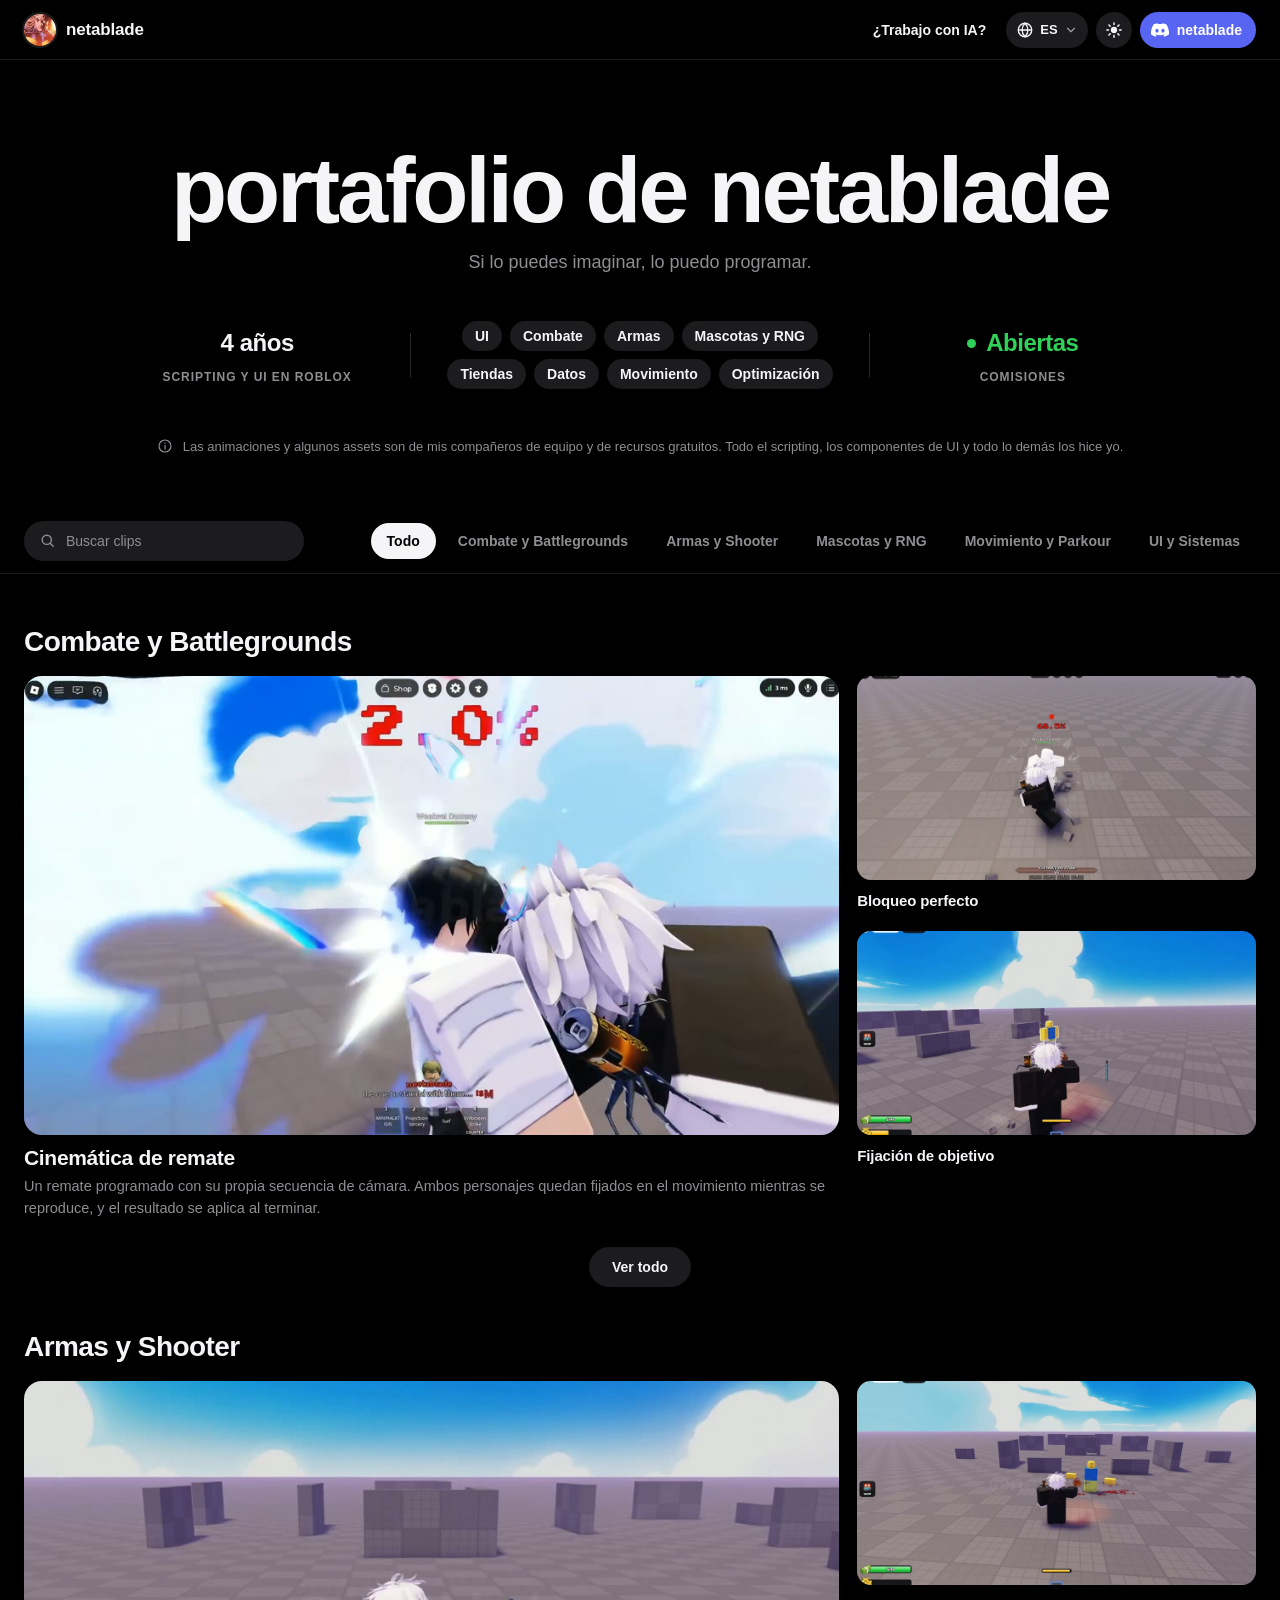
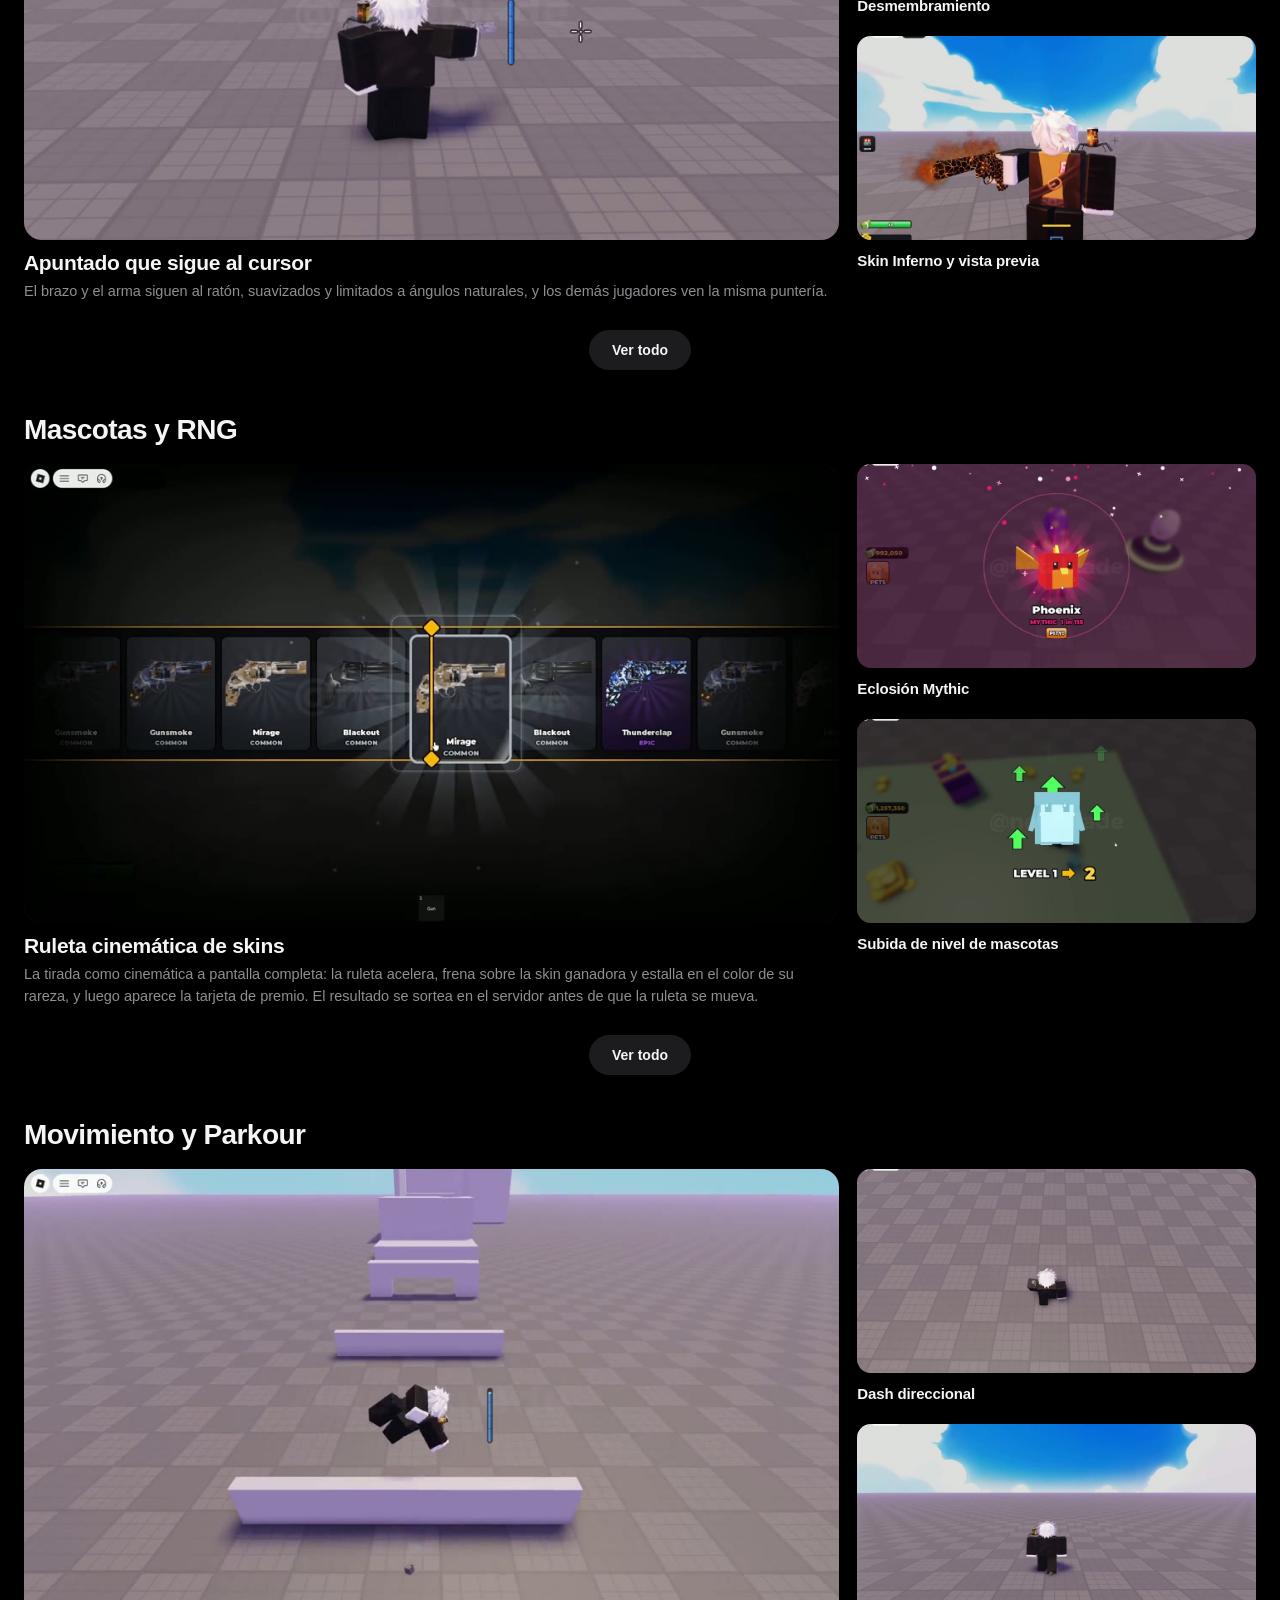
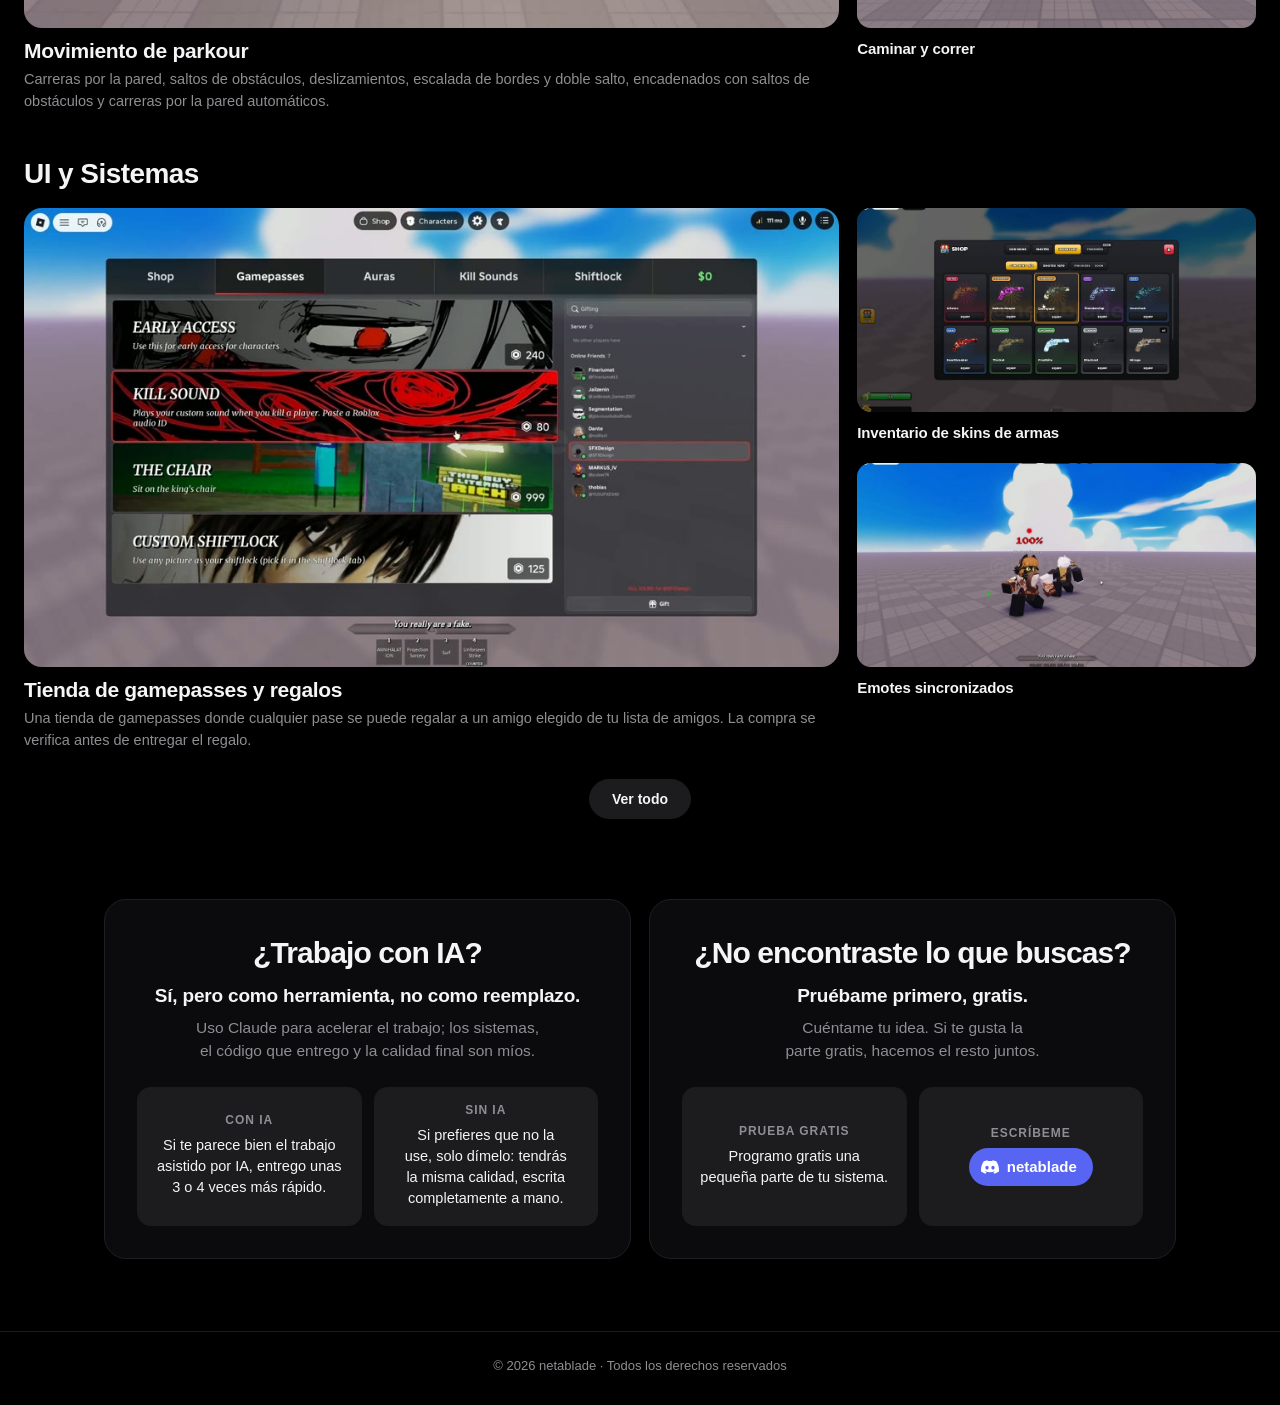
==== commit 2bb34c6a: "Eight skill chips in two rows, assets note on one line, even spacing around the facts Co-Authored-By" ====
--- a/es/index.html
+++ b/es/index.html
@@ -28,8 +28,8 @@
 	<meta property="og:url" content="https://netablade.github.io/es/">
 	<meta property="og:image" content="https://netablade.github.io/img/reel.gif">
 	<meta property="og:image:type" content="image/gif">
-	<meta property="og:image:width" content="500">
-	<meta property="og:image:height" content="281">
+	<meta property="og:image:width" content="400">
+	<meta property="og:image:height" content="225">
 	<meta name="twitter:card" content="summary_large_image">
 	<meta name="twitter:image" content="https://netablade.github.io/img/reel.gif">
 	<link rel="stylesheet" href="../style.css">
@@ -56,7 +56,7 @@
 		<div class="facts reveal">
 			<div class="fact"><span class="value">4 años</span><span class="label">Scripting y UI en Roblox</span></div>
 			<span class="rule" aria-hidden="true"></span>
-			<div class="fact chips"><span class="value"><span class="chip">UI</span><span class="chip">Combate</span><span class="chip">Tiendas</span><span class="chip">Datos</span></span><span class="label">Lo que hago</span></div>
+			<div class="fact chips"><span class="chip-row"><span class="chip">UI</span><span class="chip">Combate</span><span class="chip">Armas</span><span class="chip">Mascotas y RNG</span></span><span class="chip-row"><span class="chip">Tiendas</span><span class="chip">Datos</span><span class="chip">Movimiento</span><span class="chip">Optimización</span></span></div>
 			<span class="rule" aria-hidden="true"></span>
 			<div class="fact"><span class="value open"><span class="dot"></span>Abiertas</span><span class="label">Comisiones</span></div>
 		</div>
--- a/style.css
+++ b/style.css
@@ -143,7 +143,7 @@
 /* under the title: the one-liner, then three facts spread evenly with thin rules between them (no box) */
 .hero .tagline { margin: 16px 0 0; font-size: 18px; color: var(--muted); }
 .facts {
-	max-width: 920px; margin: 40px auto 0;
+	max-width: 1000px; margin: 48px auto 0;
 	display: grid; grid-template-columns: 1fr 1px auto 1px 1fr; align-items: center; gap: 0 36px;
 }
 .fact { display: flex; flex-direction: column; align-items: center; gap: 10px; min-width: 0; }
@@ -153,6 +153,8 @@
 }
 .fact .label { font-size: 12px; font-weight: 700; letter-spacing: 0.08em; text-transform: uppercase; color: var(--muted); }
 .facts .rule { width: 1px; height: 44px; background: var(--soft-hover); }
+.fact.chips { gap: 8px; }
+.chip-row { display: flex; justify-content: center; gap: 8px; }
 .chip {
 	padding: 7px 13px; border-radius: 999px; background: var(--soft);
 	font-size: 14px; font-weight: 700; letter-spacing: 0;
@@ -167,12 +169,11 @@
 	100% { box-shadow: 0 0 0 0 rgba(48, 209, 88, 0); }
 }
 .profile-note {
-	max-width: 780px; margin: 34px auto 0;
+	margin: 48px auto 0;
 	display: flex; gap: 10px; align-items: flex-start; justify-content: center;
 	font-size: 13px; line-height: 1.5; color: var(--muted); text-align: left;
 }
 .profile-note svg { width: 16px; height: 16px; flex: none; margin-top: 1px; }
-.profile-note span { text-wrap: balance; }
 
 /* search on the left, categories on the right (stays under the top bar while you scroll) */
 .filters {
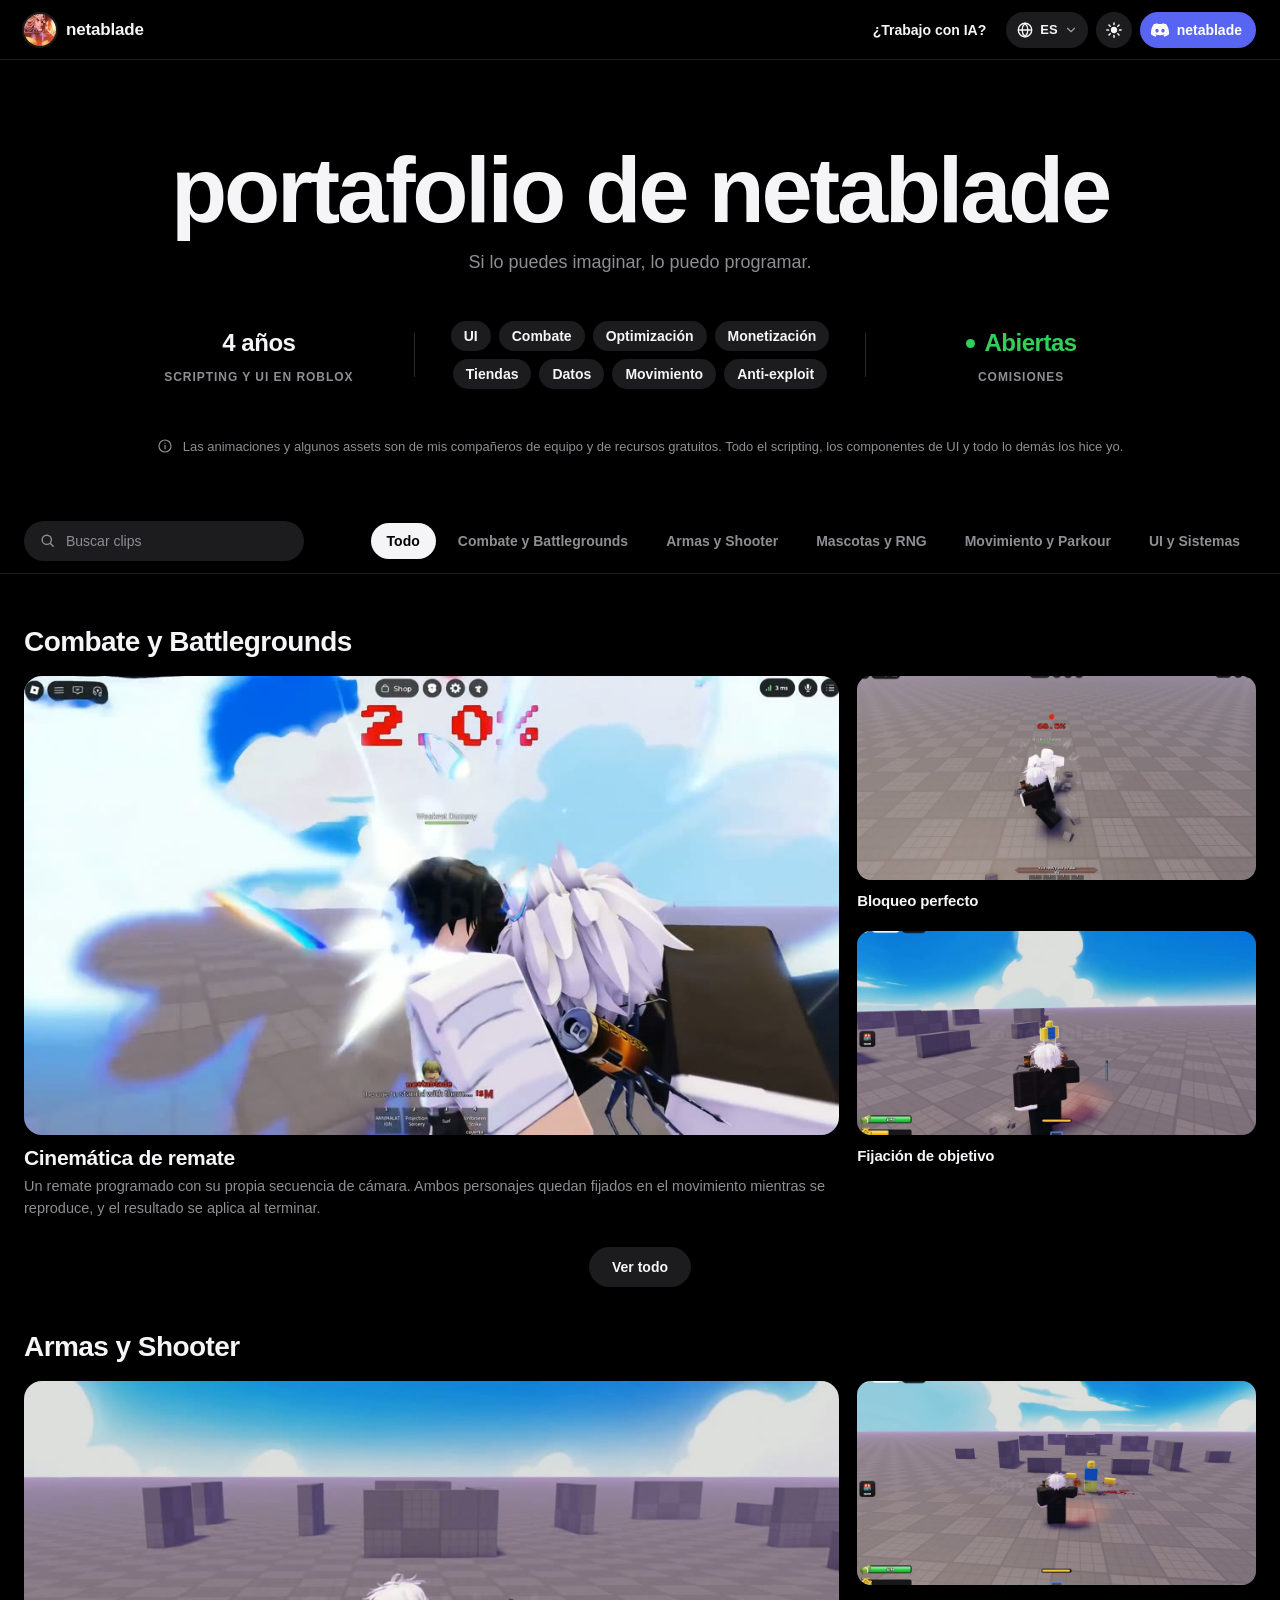
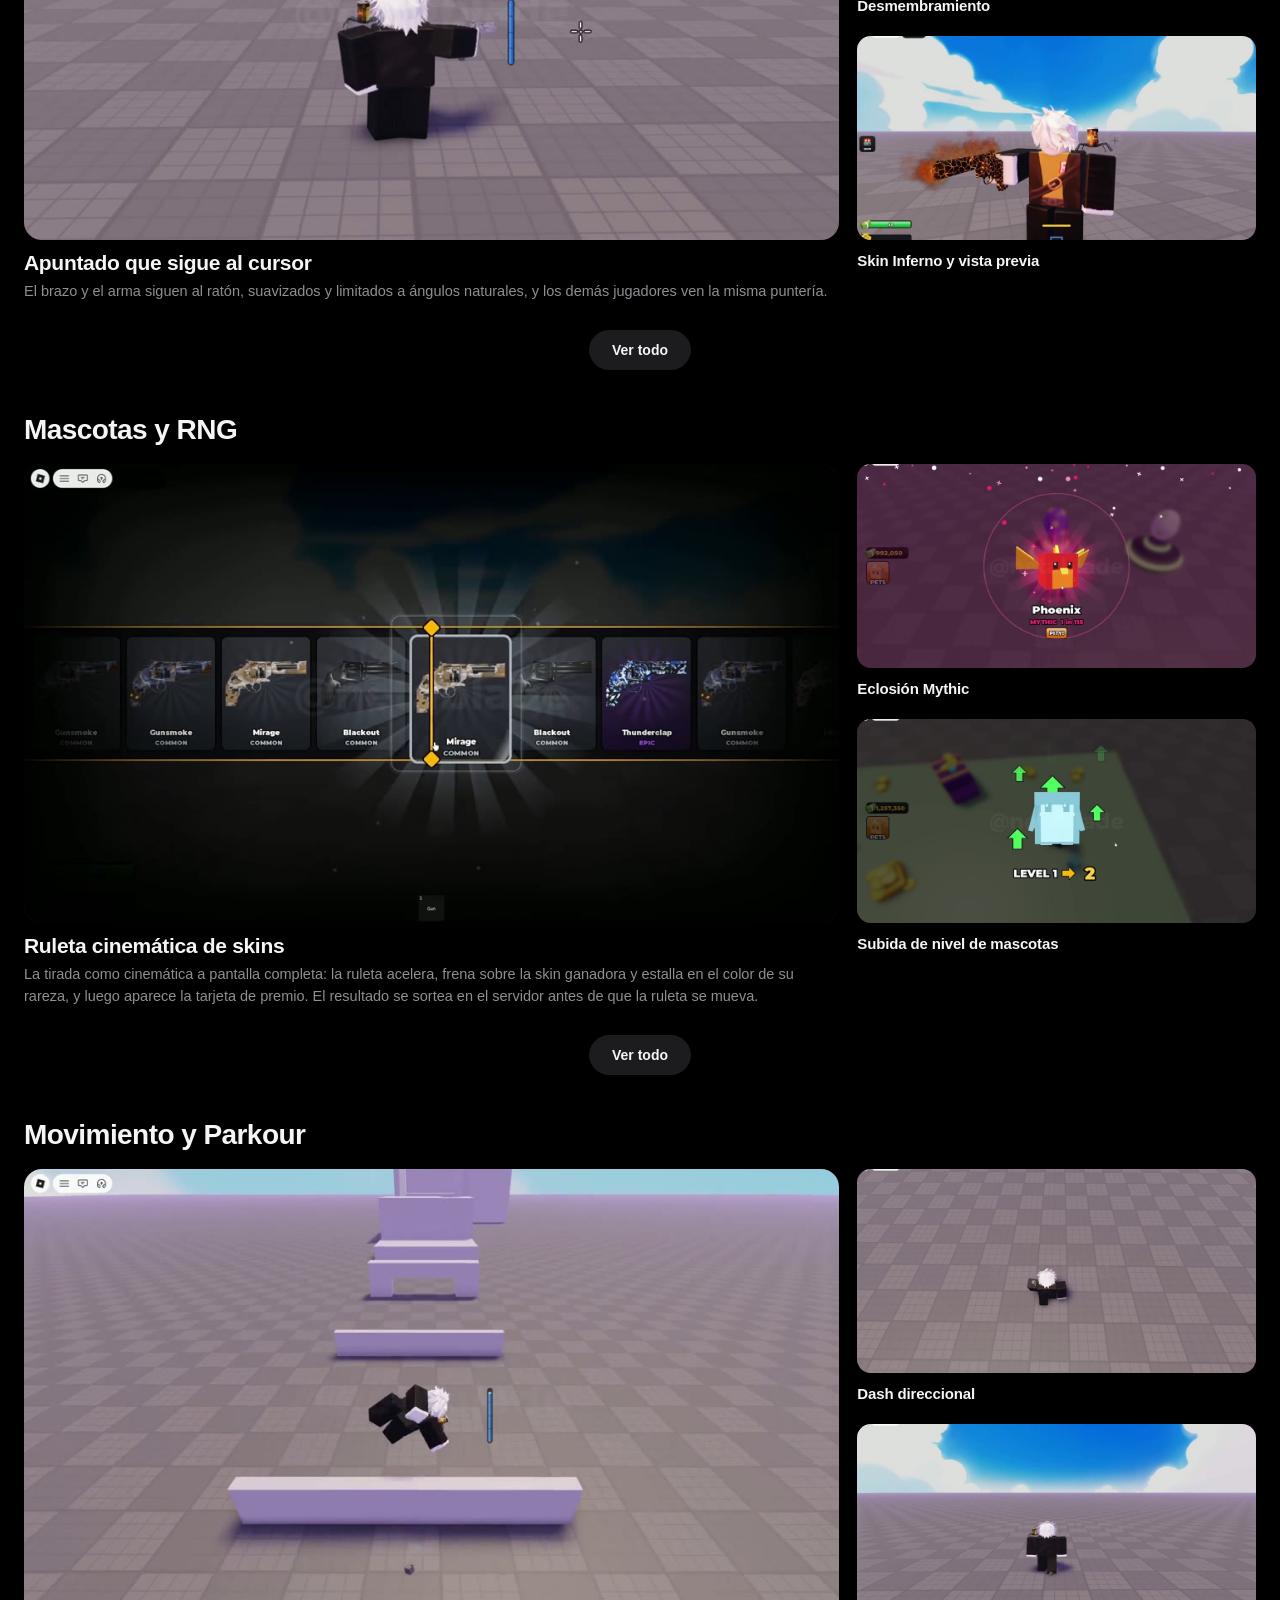
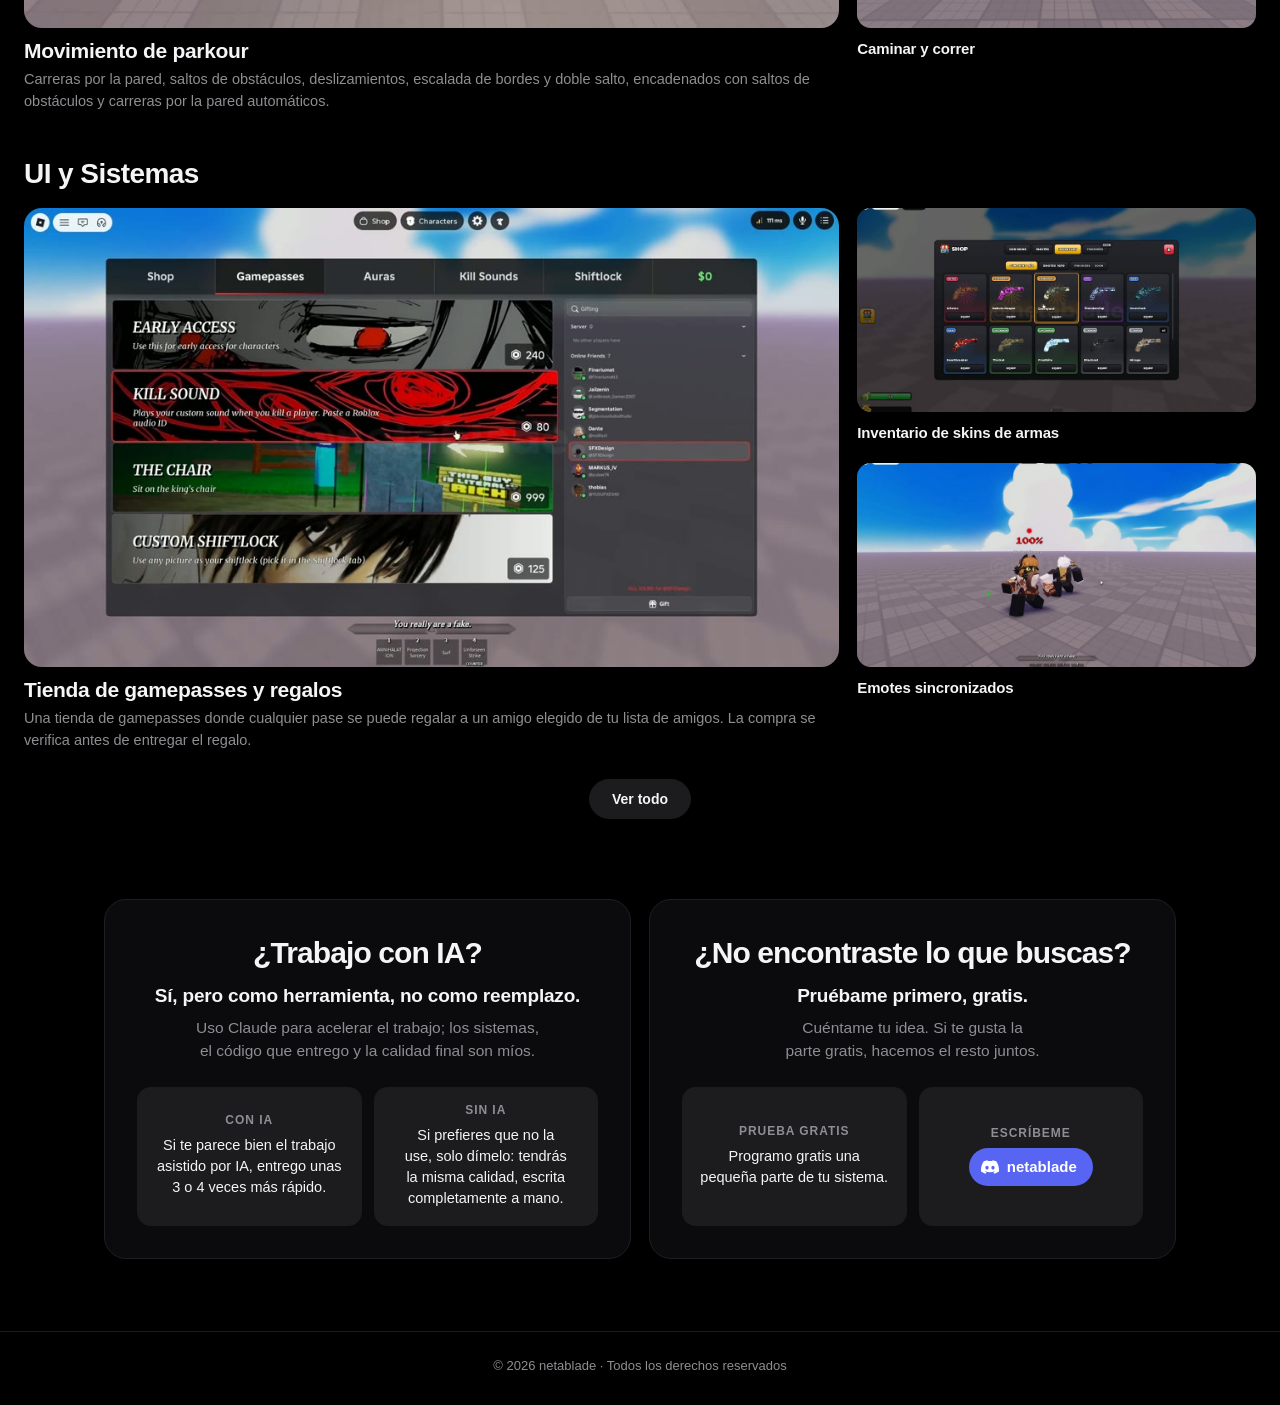
==== commit f1866cd8: "General skill chips: Monetization and Anti-exploit instead of Guns and Pets & RNG Co-Authored-By: Cl" ====
--- a/es/index.html
+++ b/es/index.html
@@ -56,7 +56,7 @@
 		<div class="facts reveal">
 			<div class="fact"><span class="value">4 años</span><span class="label">Scripting y UI en Roblox</span></div>
 			<span class="rule" aria-hidden="true"></span>
-			<div class="fact chips"><span class="chip-row"><span class="chip">UI</span><span class="chip">Combate</span><span class="chip">Armas</span><span class="chip">Mascotas y RNG</span></span><span class="chip-row"><span class="chip">Tiendas</span><span class="chip">Datos</span><span class="chip">Movimiento</span><span class="chip">Optimización</span></span></div>
+			<div class="fact chips"><span class="chip-row"><span class="chip">UI</span><span class="chip">Combate</span><span class="chip">Optimización</span><span class="chip">Monetización</span></span><span class="chip-row"><span class="chip">Tiendas</span><span class="chip">Datos</span><span class="chip">Movimiento</span><span class="chip">Anti-exploit</span></span></div>
 			<span class="rule" aria-hidden="true"></span>
 			<div class="fact"><span class="value open"><span class="dot"></span>Abiertas</span><span class="label">Comisiones</span></div>
 		</div>
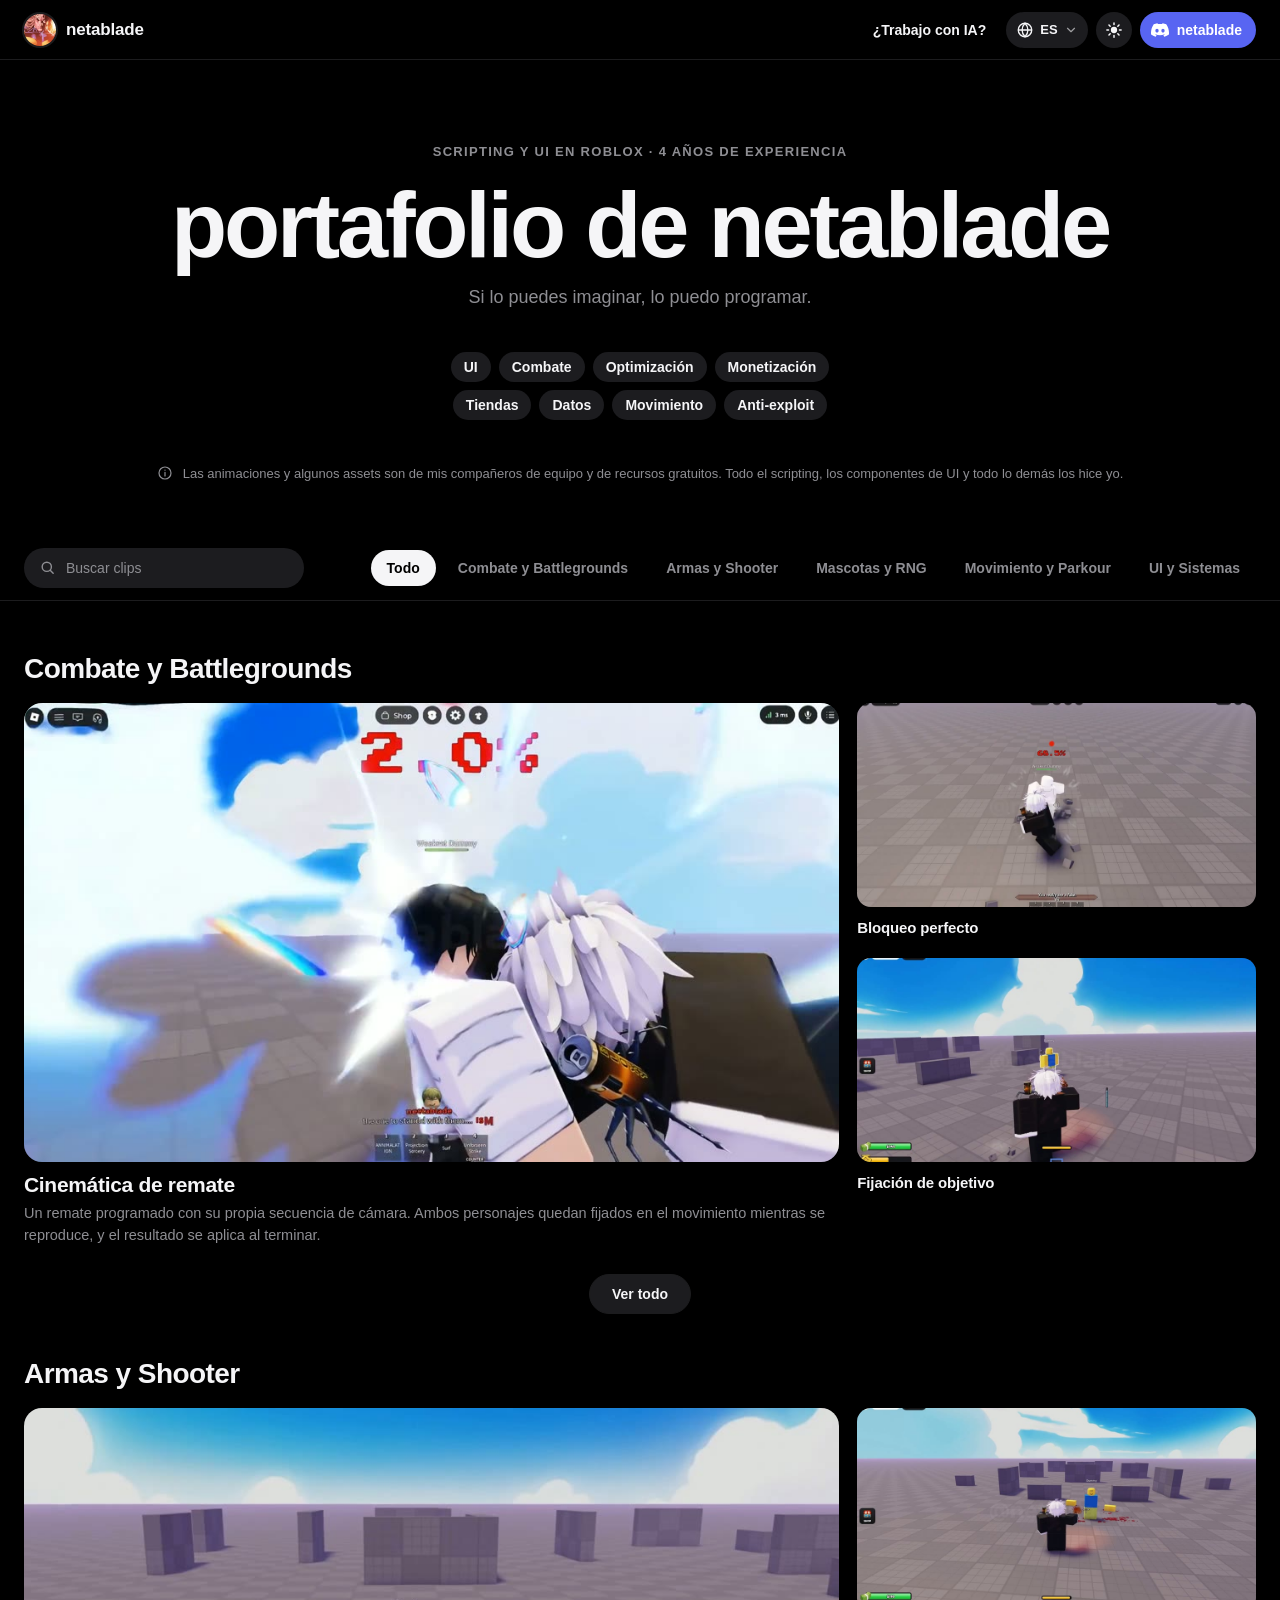
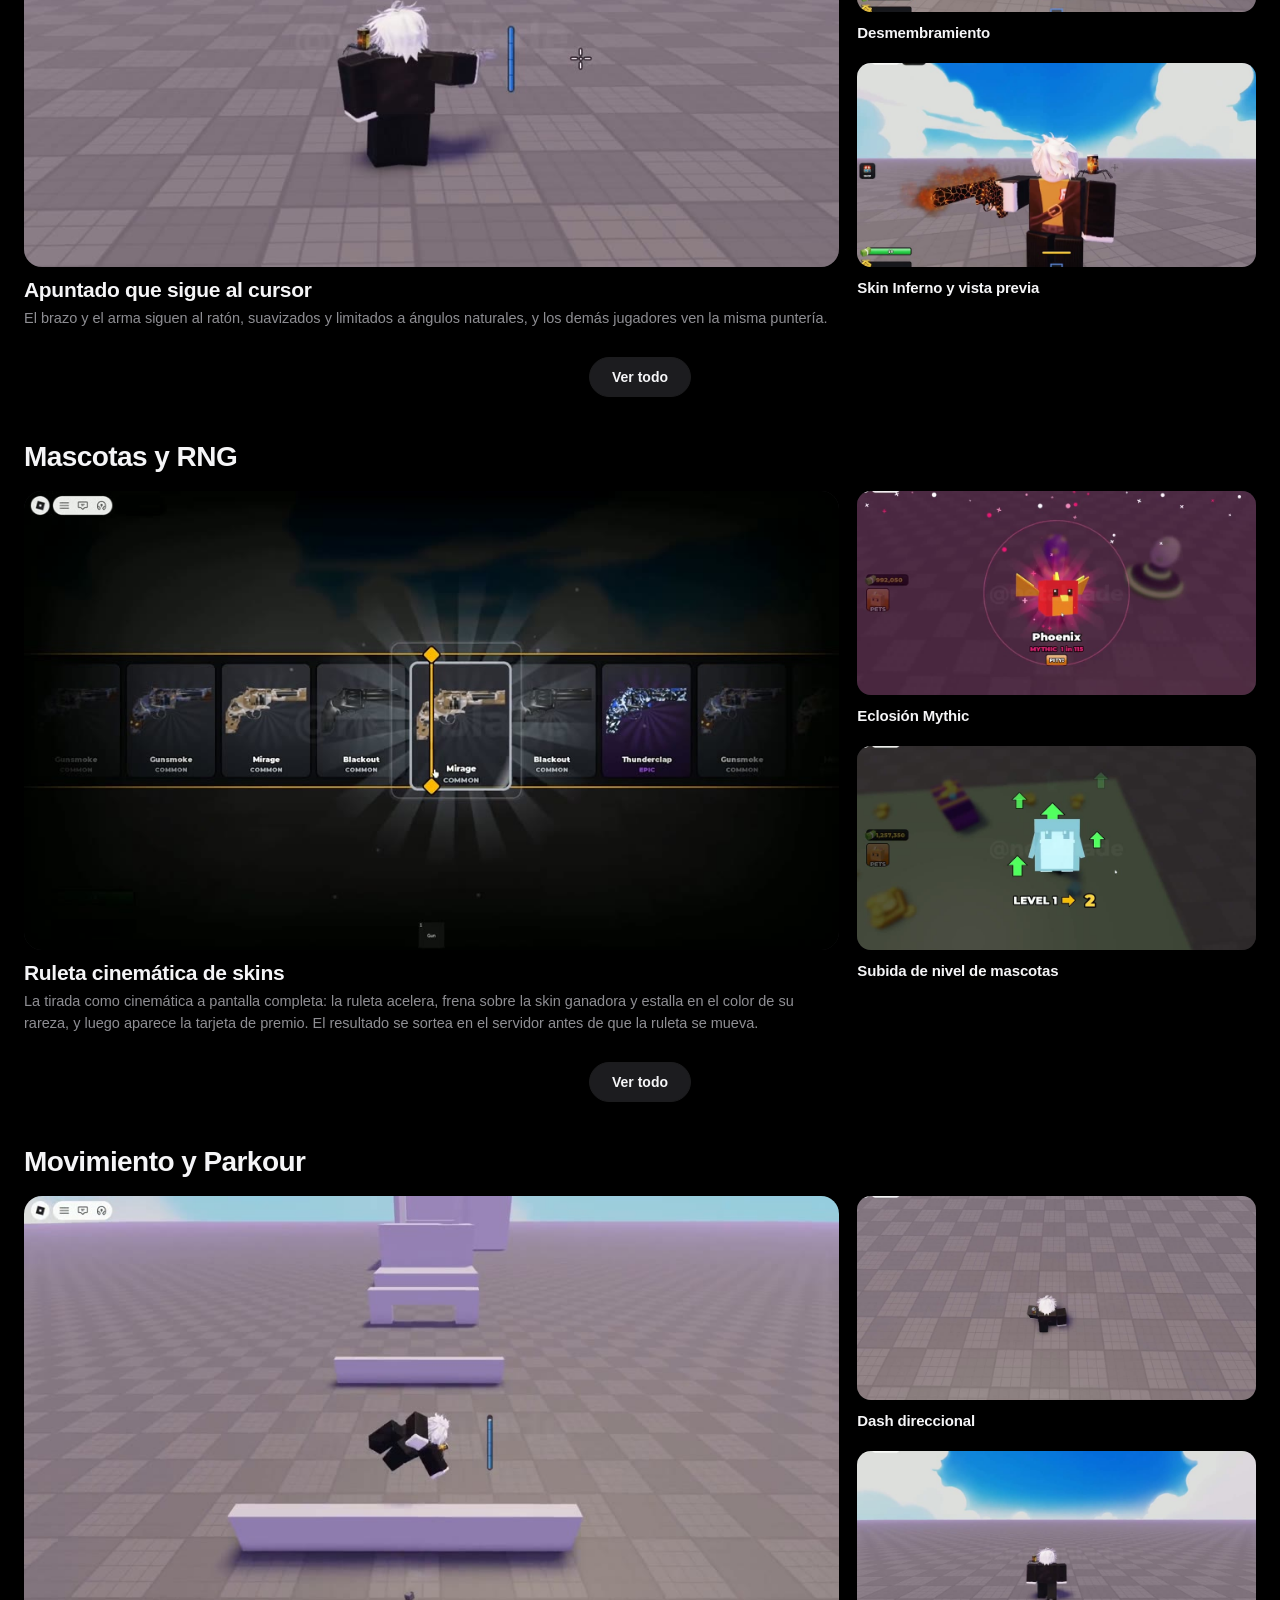
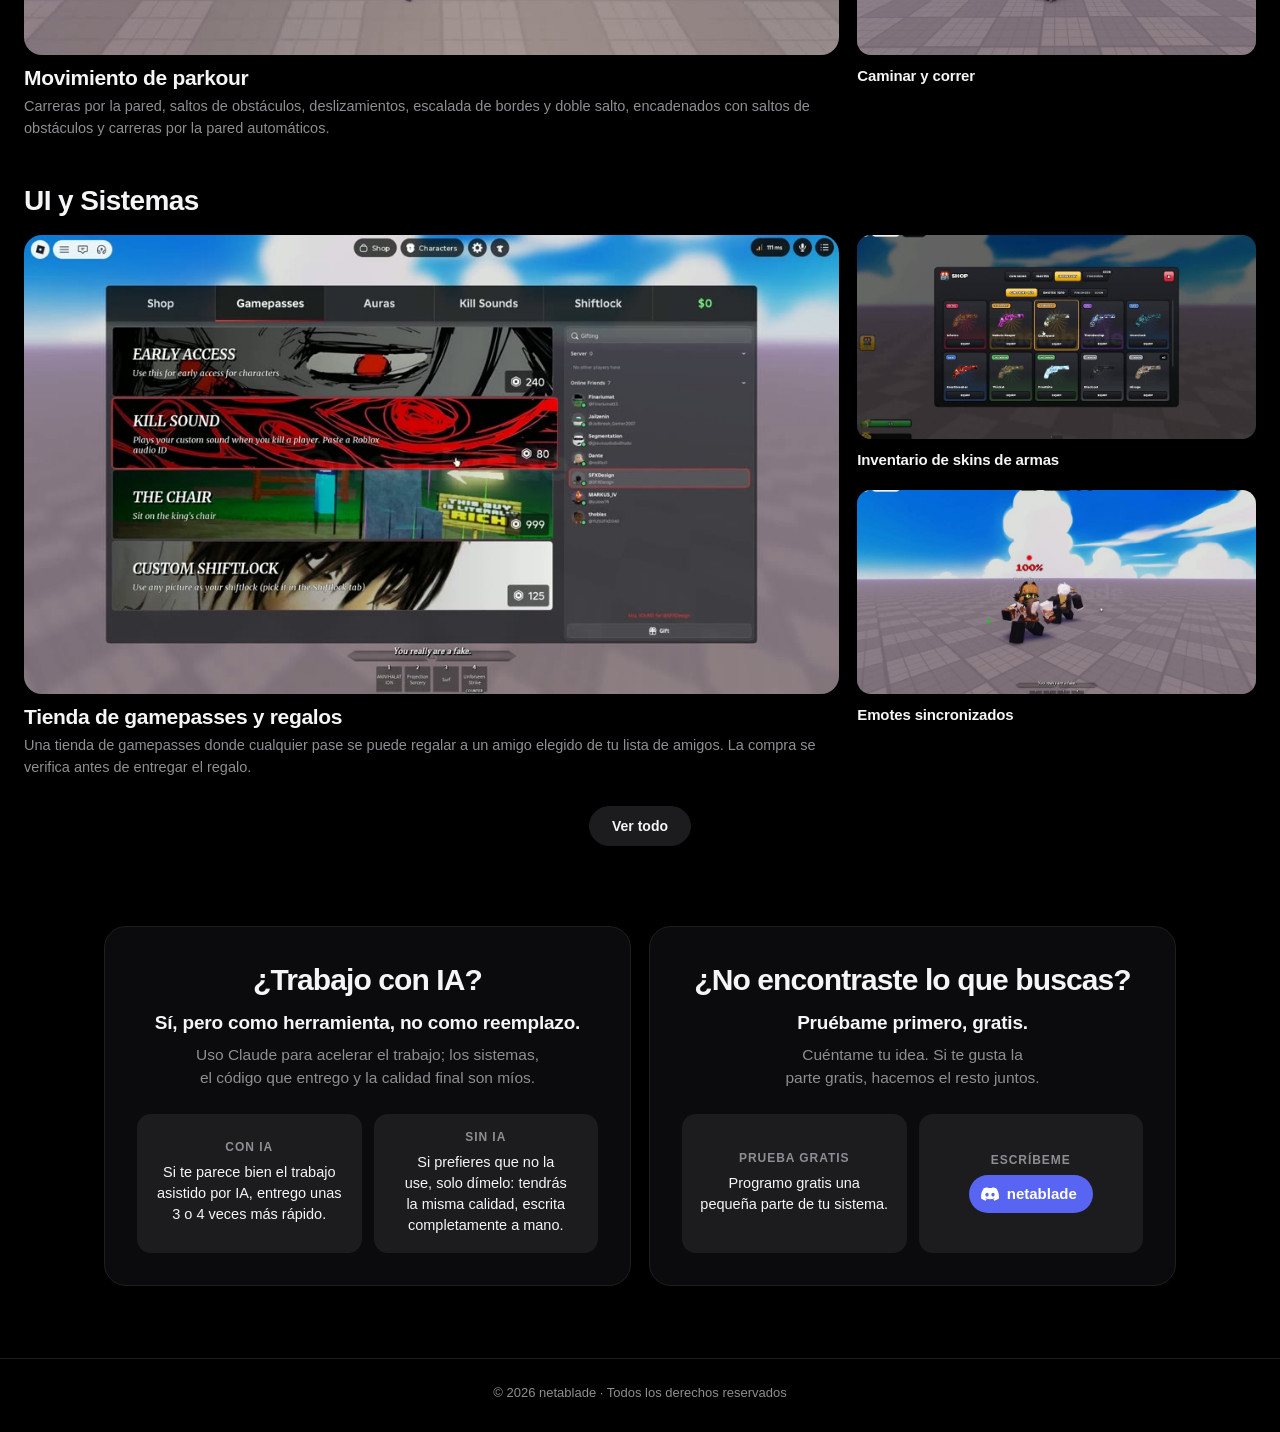
==== commit dbe70a28: "Centered hero (kicker, title, line, skills), commissions fact removed; reel title readable on every " ====
--- a/es/index.html
+++ b/es/index.html
@@ -32,7 +32,7 @@
 	<meta property="og:image:height" content="225">
 	<meta name="twitter:card" content="summary_large_image">
 	<meta name="twitter:image" content="https://netablade.github.io/img/reel.gif">
-	<link rel="stylesheet" href="../style.css">
+	<link rel="stylesheet" href="../style.css?v=f8c9bb07">
 </head>
 <body>
 	<header class="topbar">
@@ -51,15 +51,10 @@
 	</header>
 
 	<div class="hero">
+		<p class="kicker reveal">Scripting y UI en Roblox · 4 años de experiencia</p>
 		<h1 class="reveal">portafolio de netablade</h1>
 		<p class="tagline reveal">Si lo puedes imaginar, lo puedo programar.</p>
-		<div class="facts reveal">
-			<div class="fact"><span class="value">4 años</span><span class="label">Scripting y UI en Roblox</span></div>
-			<span class="rule" aria-hidden="true"></span>
-			<div class="fact chips"><span class="chip-row"><span class="chip">UI</span><span class="chip">Combate</span><span class="chip">Optimización</span><span class="chip">Monetización</span></span><span class="chip-row"><span class="chip">Tiendas</span><span class="chip">Datos</span><span class="chip">Movimiento</span><span class="chip">Anti-exploit</span></span></div>
-			<span class="rule" aria-hidden="true"></span>
-			<div class="fact"><span class="value open"><span class="dot"></span>Abiertas</span><span class="label">Comisiones</span></div>
-		</div>
+		<div class="chips reveal"><span class="chip-row"><span class="chip">UI</span><span class="chip">Combate</span><span class="chip">Optimización</span><span class="chip">Monetización</span></span><span class="chip-row"><span class="chip">Tiendas</span><span class="chip">Datos</span><span class="chip">Movimiento</span><span class="chip">Anti-exploit</span></span></div>
 		<p class="profile-note reveal"><svg viewBox="0 0 24 24" aria-hidden="true" fill="none" stroke="currentColor" stroke-width="1.8" stroke-linecap="round"><circle cx="12" cy="12" r="9"/><path d="M12 11v5.5M12 7.6v.1"/></svg><span>Las animaciones y algunos assets son de mis compañeros de equipo y de recursos gratuitos. Todo el scripting, los componentes de UI y todo lo demás los hice yo.</span></p>
 	</div>
 
@@ -436,6 +431,6 @@
 		</div>
 	</div>
 
-	<script src="../script.js"></script>
+	<script src="../script.js?v=18d4b568"></script>
 </body>
 </html>
--- a/style.css
+++ b/style.css
@@ -140,36 +140,17 @@
 	letter-spacing: -0.035em;
 	line-height: 1;
 }
-/* under the title: the one-liner, then three facts spread evenly with thin rules between them (no box) */
+/* everything centered: a small line above the title, the one-liner under it, then the skills in two rows */
+.hero .kicker { margin: 0 0 20px; font-size: 13px; font-weight: 700; letter-spacing: 0.1em; text-transform: uppercase; color: var(--muted); }
 .hero .tagline { margin: 16px 0 0; font-size: 18px; color: var(--muted); }
-.facts {
-	max-width: 1000px; margin: 48px auto 0;
-	display: grid; grid-template-columns: 1fr 1px auto 1px 1fr; align-items: center; gap: 0 36px;
-}
-.fact { display: flex; flex-direction: column; align-items: center; gap: 10px; min-width: 0; }
-.fact .value {
-	height: 34px; display: inline-flex; align-items: center; justify-content: center; gap: 8px;
-	font-size: 24px; font-weight: 700; letter-spacing: -0.02em; white-space: nowrap;
-}
-.fact .label { font-size: 12px; font-weight: 700; letter-spacing: 0.08em; text-transform: uppercase; color: var(--muted); }
-.facts .rule { width: 1px; height: 44px; background: var(--soft-hover); }
-.fact.chips { gap: 8px; }
+.chips { margin: 44px auto 0; display: flex; flex-direction: column; align-items: center; gap: 8px; }
 .chip-row { display: flex; justify-content: center; gap: 8px; }
 .chip {
 	padding: 7px 13px; border-radius: 999px; background: var(--soft);
-	font-size: 14px; font-weight: 700; letter-spacing: 0;
-}
-.fact .value.open { color: #30d158; gap: 10px; }
-.fact .value.closed { color: #ff453a; gap: 10px; }
-.fact .dot { width: 9px; height: 9px; border-radius: 50%; background: currentColor; }
-.fact .open .dot { animation: pulse 2s infinite; }
-@keyframes pulse {
-	0% { box-shadow: 0 0 0 0 rgba(48, 209, 88, 0.55); }
-	70% { box-shadow: 0 0 0 8px rgba(48, 209, 88, 0); }
-	100% { box-shadow: 0 0 0 0 rgba(48, 209, 88, 0); }
+	font-size: 14px; font-weight: 700;
 }
 .profile-note {
-	margin: 48px auto 0;
+	margin: 44px auto 0;
 	display: flex; gap: 10px; align-items: flex-start; justify-content: center;
 	font-size: 13px; line-height: 1.5; color: var(--muted); text-align: left;
 }
@@ -440,10 +421,8 @@
 	.hero { padding: 56px 16px 36px; }
 	.hero .tagline { font-size: 16px; }
 	/* (phones: what I build across the top, years and commissions side by side under it) */
-	.facts { grid-template-columns: 1fr 1fr; gap: 24px 12px; margin-top: 30px; }
-	.facts .rule { display: none; }
-	.fact.chips { grid-column: 1 / -1; order: -1; }
-	.fact .value { font-size: 21px; }
+	.hero .kicker { font-size: 11px; margin-bottom: 14px; }
+	.chips { margin-top: 30px; }
 	.chip { padding: 6px 11px; font-size: 13px; }
 	.profile-note { margin-top: 28px; }
 	.ai { display: flex; flex-direction: column; gap: 18px; padding: 28px 16px 56px; }
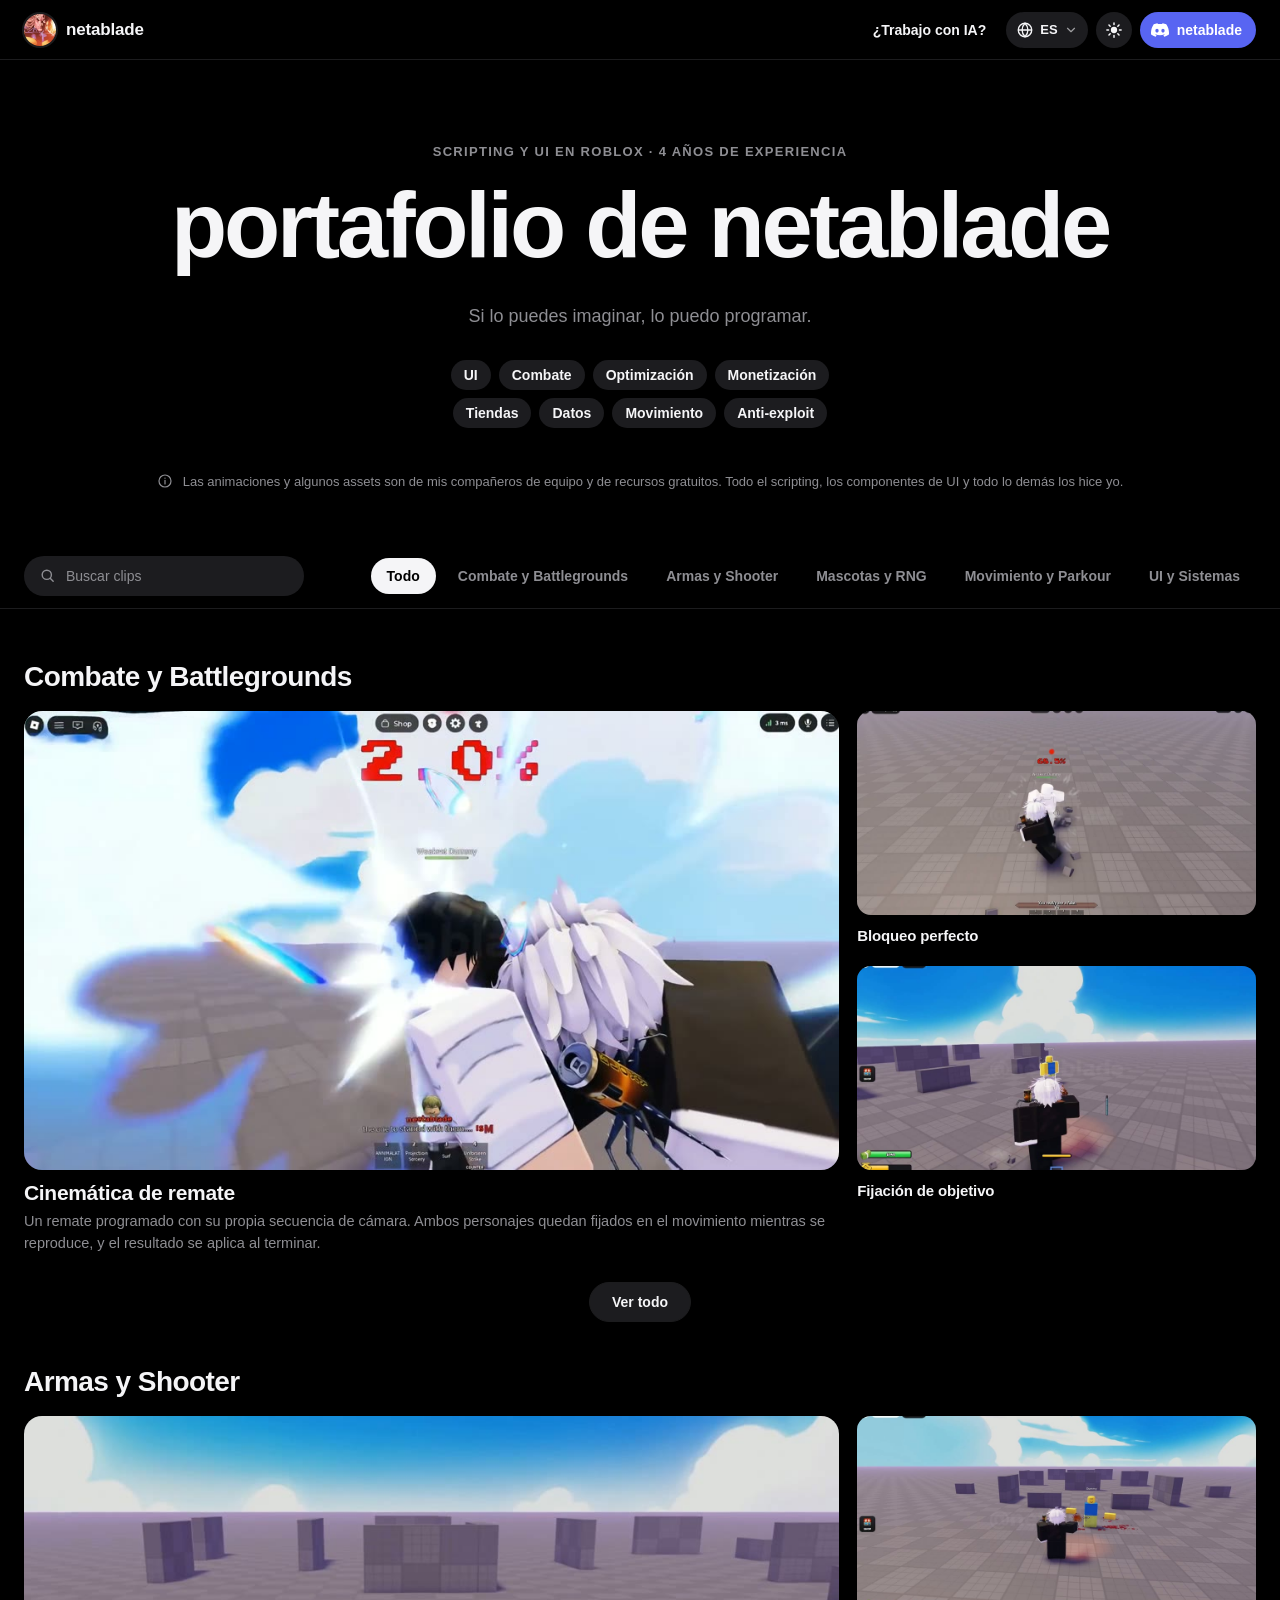
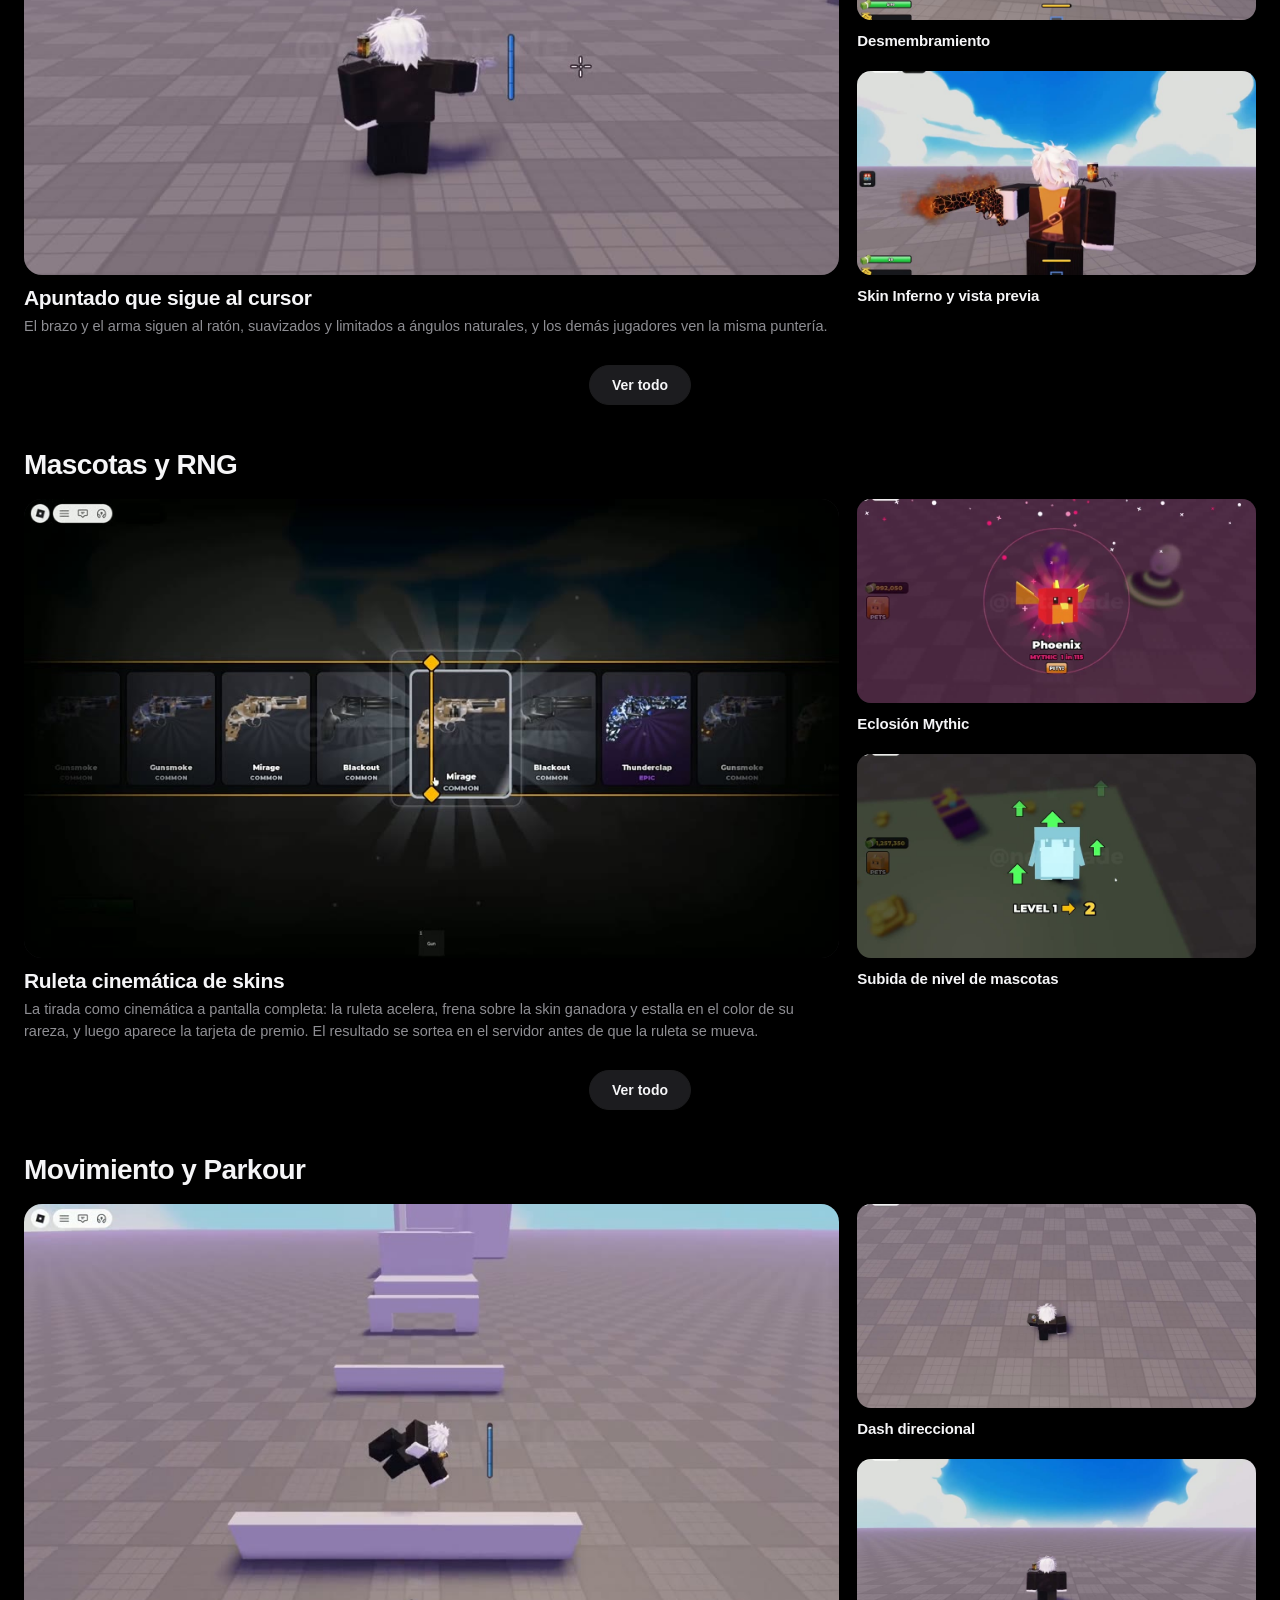
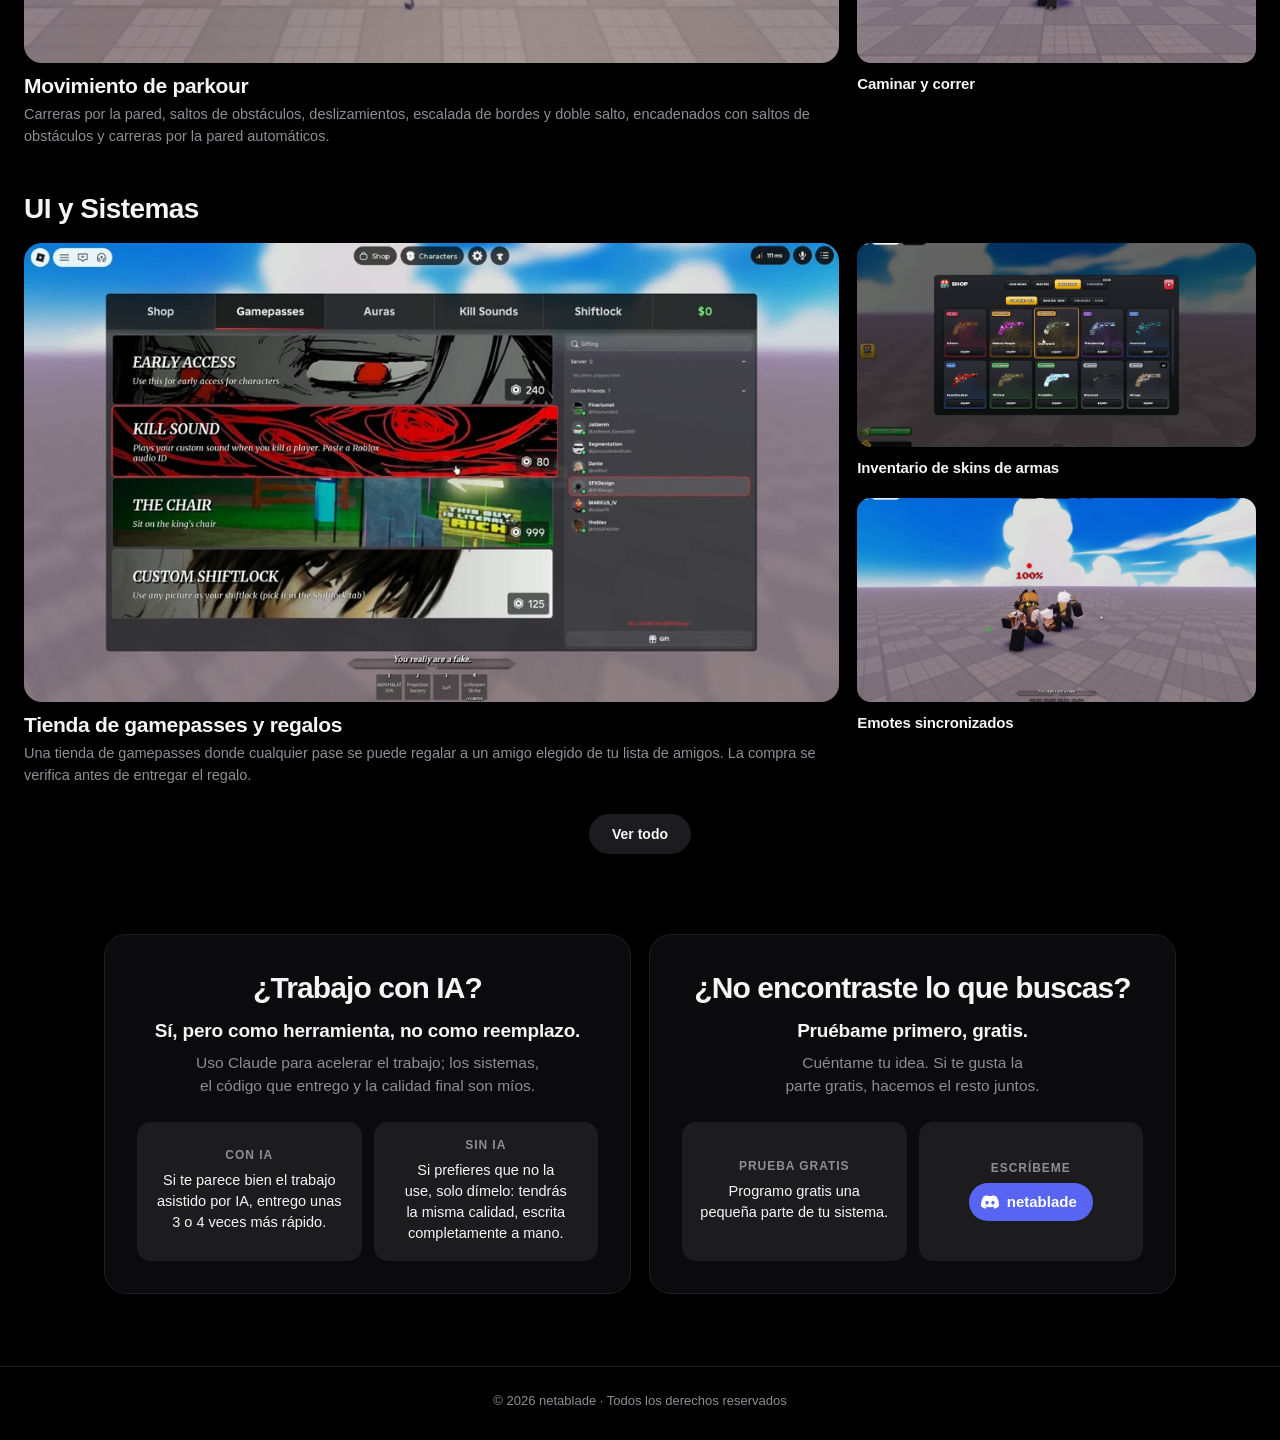
==== commit a86ea637: "Tagline centered between the title and the skills Co-Authored-By: Claude Opus 5.5 <noreply@anthropic" ====
--- a/es/index.html
+++ b/es/index.html
@@ -32,7 +32,7 @@
 	<meta property="og:image:height" content="225">
 	<meta name="twitter:card" content="summary_large_image">
 	<meta name="twitter:image" content="https://netablade.github.io/img/reel.gif">
-	<link rel="stylesheet" href="../style.css?v=f8c9bb07">
+	<link rel="stylesheet" href="../style.css?v=41e4c51c">
 </head>
 <body>
 	<header class="topbar">
--- a/style.css
+++ b/style.css
@@ -142,8 +142,8 @@
 }
 /* everything centered: a small line above the title, the one-liner under it, then the skills in two rows */
 .hero .kicker { margin: 0 0 20px; font-size: 13px; font-weight: 700; letter-spacing: 0.1em; text-transform: uppercase; color: var(--muted); }
-.hero .tagline { margin: 16px 0 0; font-size: 18px; color: var(--muted); }
-.chips { margin: 44px auto 0; display: flex; flex-direction: column; align-items: center; gap: 8px; }
+.hero .tagline { margin: 35px 0 0; font-size: 18px; color: var(--muted); }
+.chips { margin: 33px auto 0; display: flex; flex-direction: column; align-items: center; gap: 8px; }
 .chip-row { display: flex; justify-content: center; gap: 8px; }
 .chip {
 	padding: 7px 13px; border-radius: 999px; background: var(--soft);
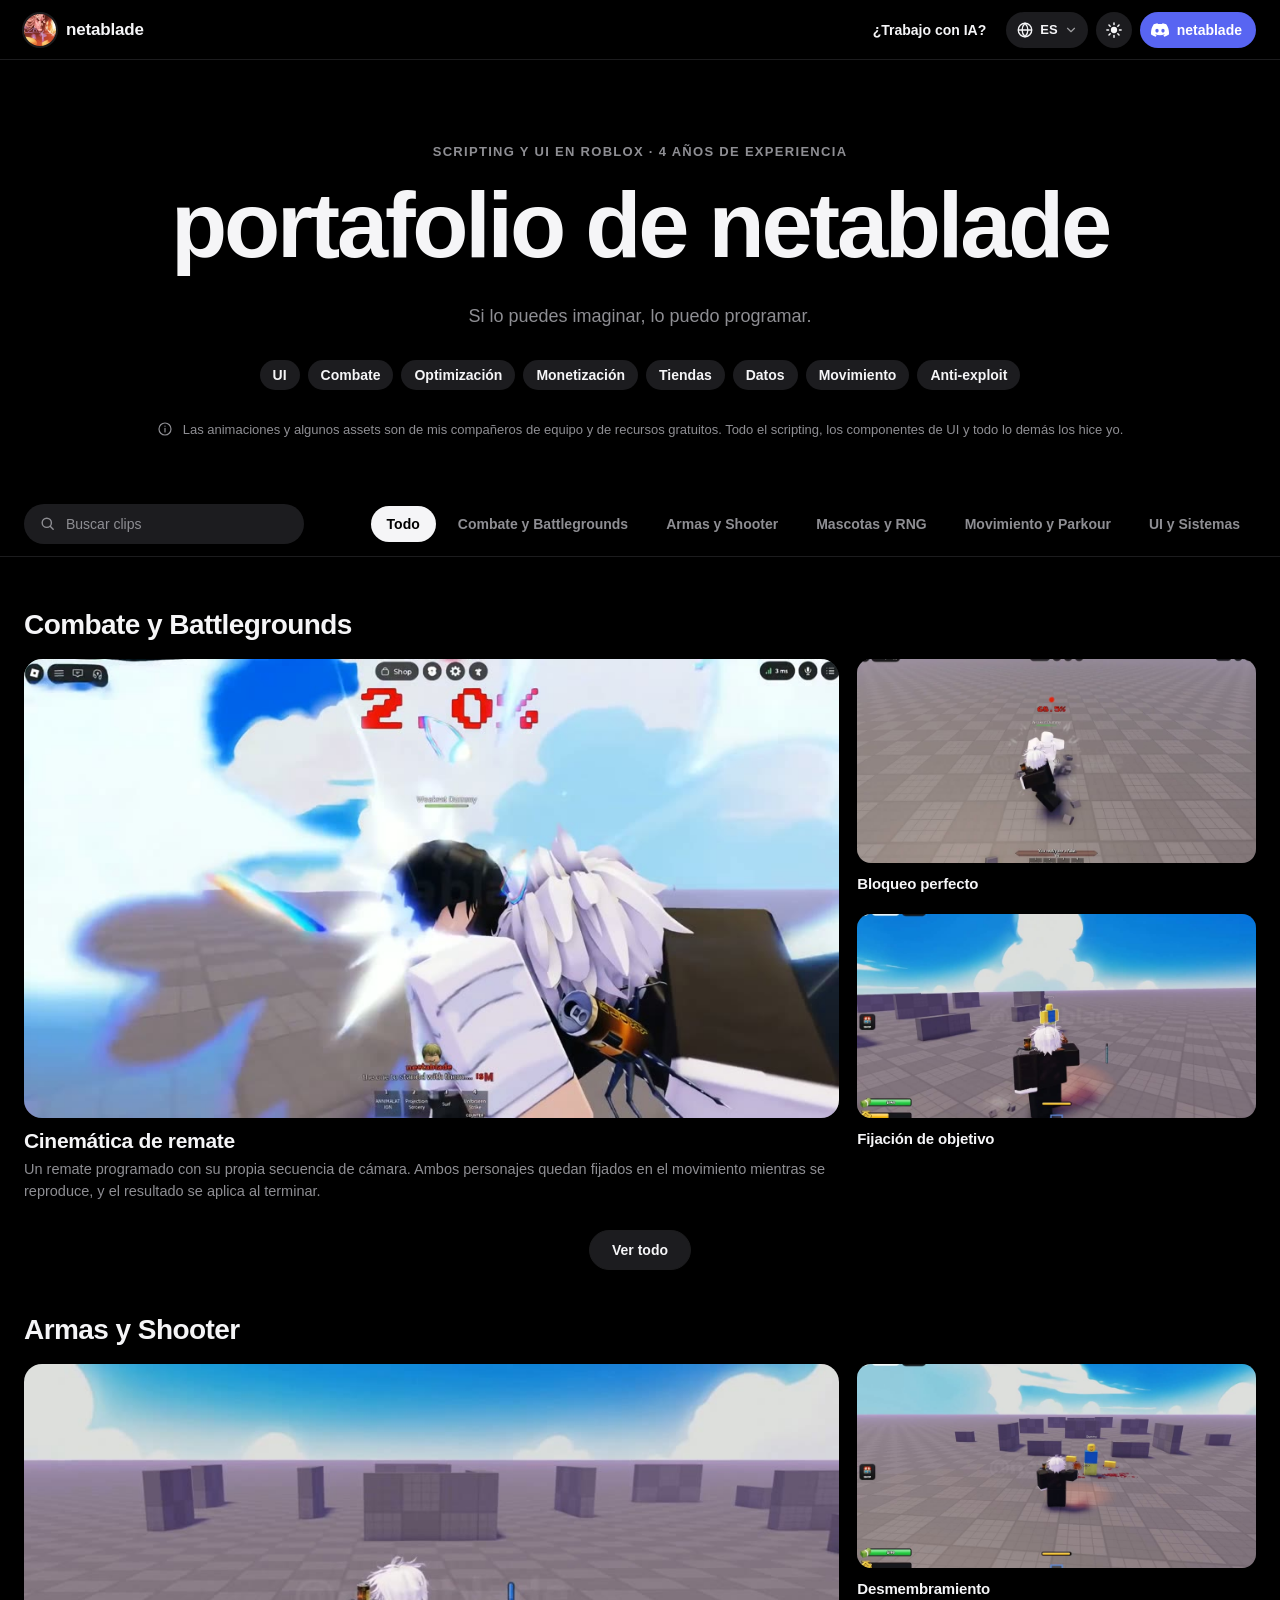
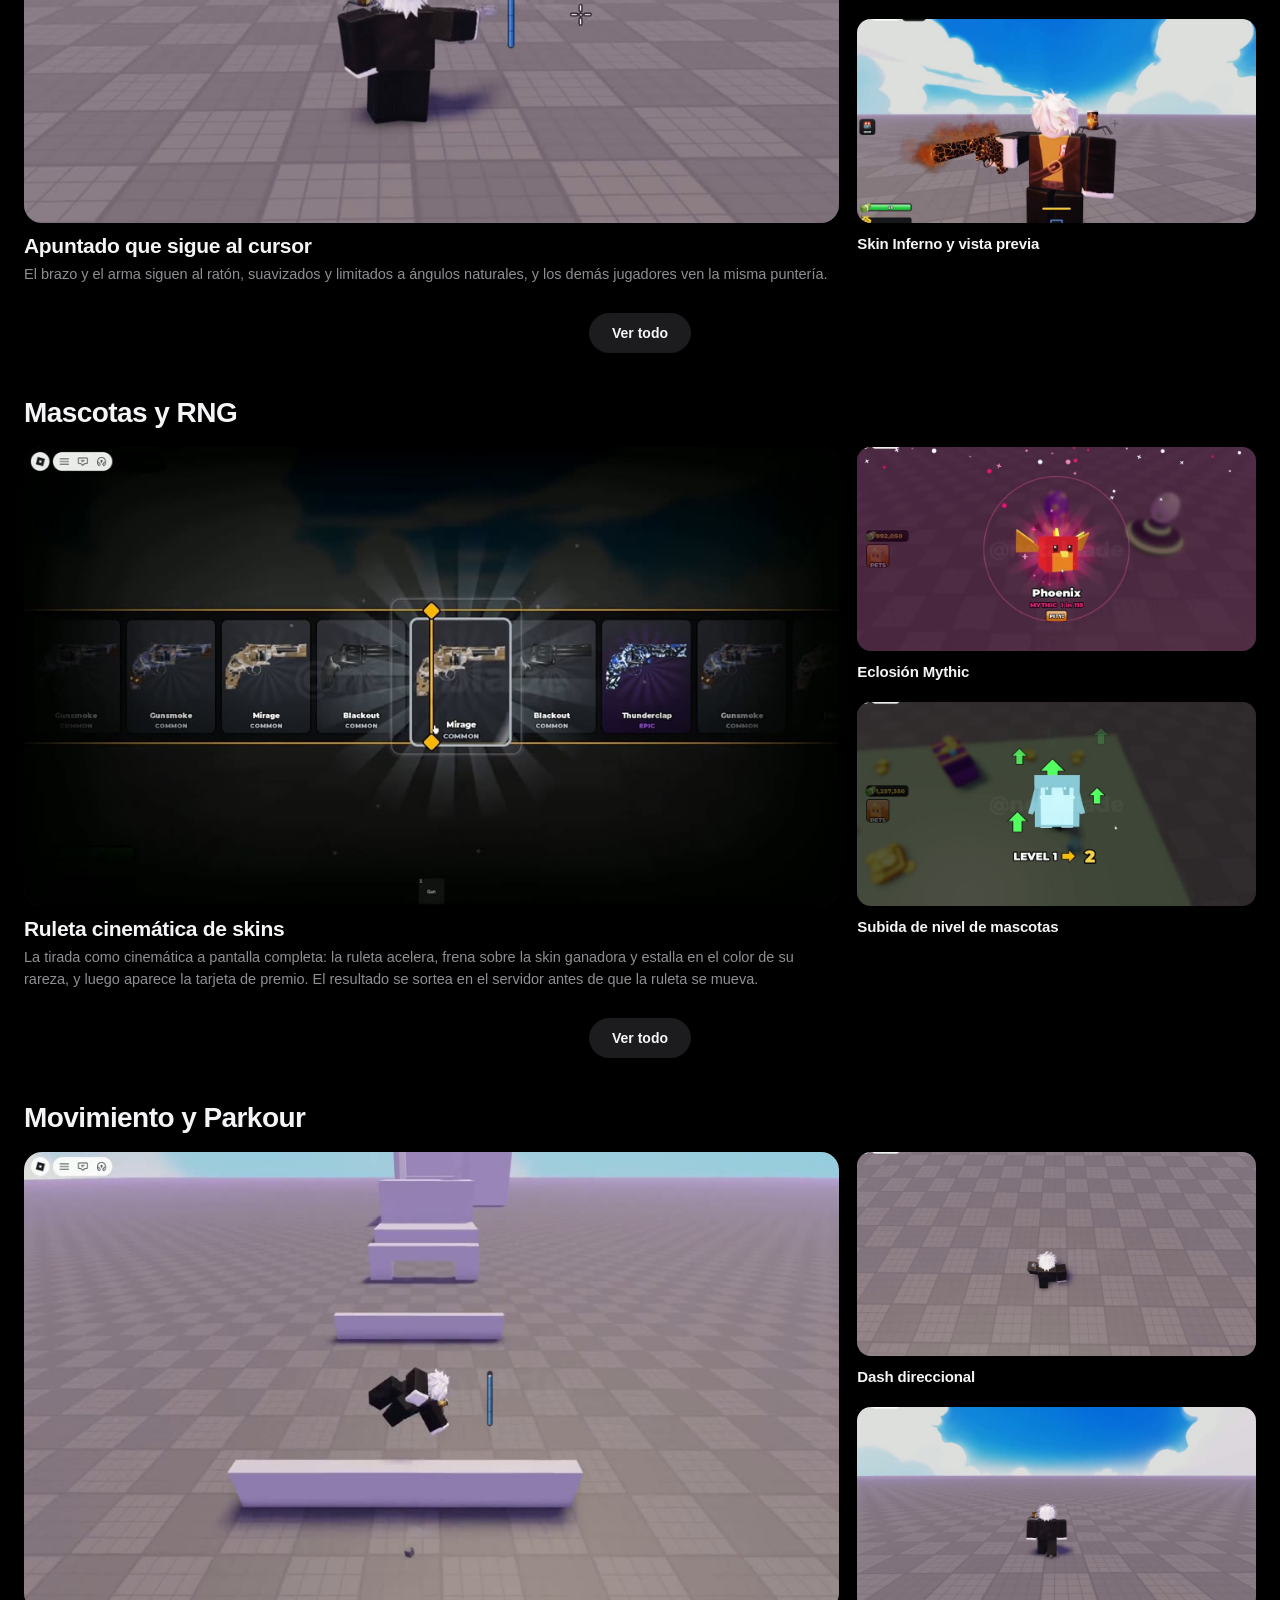
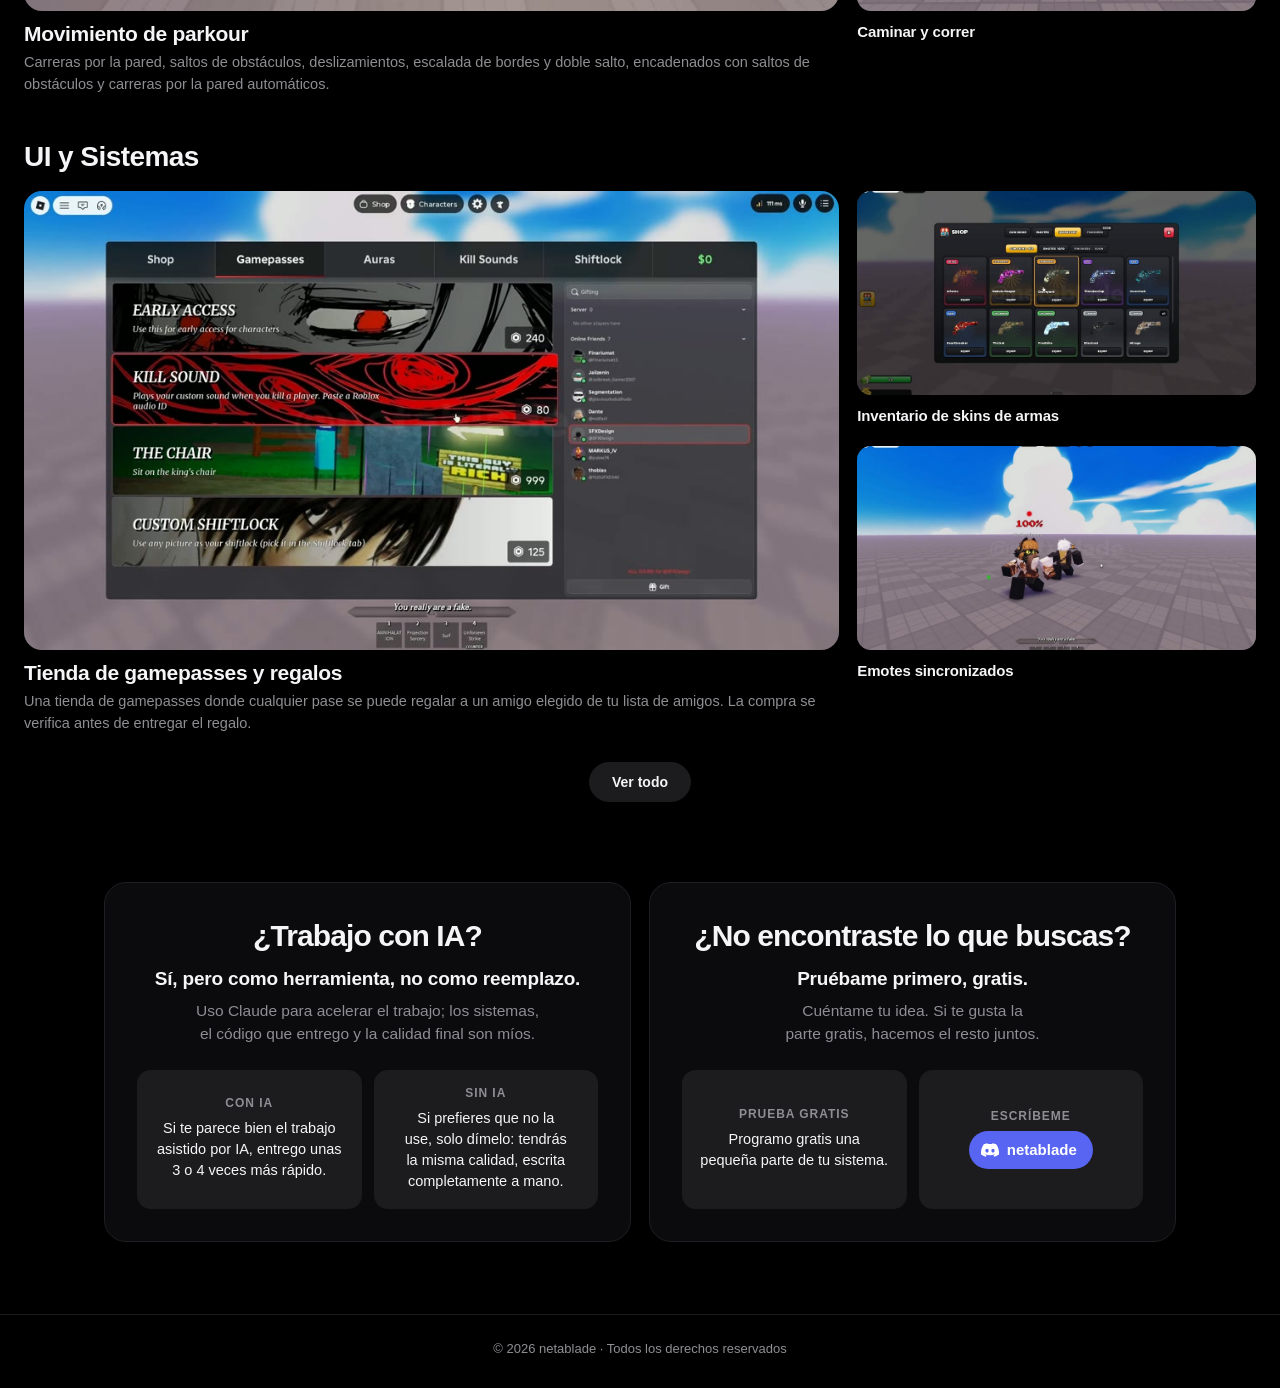
==== commit 41027e2b: "Skill chips in one row (two on phones), even gaps through the hero Co-Authored-By: Claude Opus 5.5 <" ====
--- a/es/index.html
+++ b/es/index.html
@@ -26,13 +26,13 @@
 	<meta property="og:title" content="portafolio de netablade">
 	<meta property="og:description" content="Scripting y UI en Roblox · 4 años de experiencia. UI, combate, tiendas y sistemas de datos. Comisiones abiertas.">
 	<meta property="og:url" content="https://netablade.github.io/es/">
-	<meta property="og:image" content="https://netablade.github.io/img/reel.gif">
+	<meta property="og:image" content="https://netablade.github.io/img/reel.gif?v=db56c184">
 	<meta property="og:image:type" content="image/gif">
 	<meta property="og:image:width" content="400">
 	<meta property="og:image:height" content="225">
 	<meta name="twitter:card" content="summary_large_image">
-	<meta name="twitter:image" content="https://netablade.github.io/img/reel.gif">
-	<link rel="stylesheet" href="../style.css?v=41e4c51c">
+	<meta name="twitter:image" content="https://netablade.github.io/img/reel.gif?v=db56c184">
+	<link rel="stylesheet" href="../style.css?v=0acecd5c">
 </head>
 <body>
 	<header class="topbar">
--- a/style.css
+++ b/style.css
@@ -140,17 +140,17 @@
 	letter-spacing: -0.035em;
 	line-height: 1;
 }
-/* everything centered: a small line above the title, the one-liner under it, then the skills in two rows */
+/* everything centered: a small line above the title, the one-liner under it, then the skills in one row (two on phones) */
 .hero .kicker { margin: 0 0 20px; font-size: 13px; font-weight: 700; letter-spacing: 0.1em; text-transform: uppercase; color: var(--muted); }
 .hero .tagline { margin: 35px 0 0; font-size: 18px; color: var(--muted); }
-.chips { margin: 33px auto 0; display: flex; flex-direction: column; align-items: center; gap: 8px; }
+.chips { margin: 33px auto 0; display: flex; flex-wrap: wrap; justify-content: center; gap: 8px; }
 .chip-row { display: flex; justify-content: center; gap: 8px; }
 .chip {
 	padding: 7px 13px; border-radius: 999px; background: var(--soft);
 	font-size: 14px; font-weight: 700;
 }
 .profile-note {
-	margin: 44px auto 0;
+	margin: 30px auto 0;
 	display: flex; gap: 10px; align-items: flex-start; justify-content: center;
 	font-size: 13px; line-height: 1.5; color: var(--muted); text-align: left;
 }
@@ -422,7 +422,7 @@
 	.hero .tagline { font-size: 16px; }
 	/* (phones: what I build across the top, years and commissions side by side under it) */
 	.hero .kicker { font-size: 11px; margin-bottom: 14px; }
-	.chips { margin-top: 30px; }
+	.chips { margin-top: 30px; flex-direction: column; align-items: center; }
 	.chip { padding: 6px 11px; font-size: 13px; }
 	.profile-note { margin-top: 28px; }
 	.ai { display: flex; flex-direction: column; gap: 18px; padding: 28px 16px 56px; }
